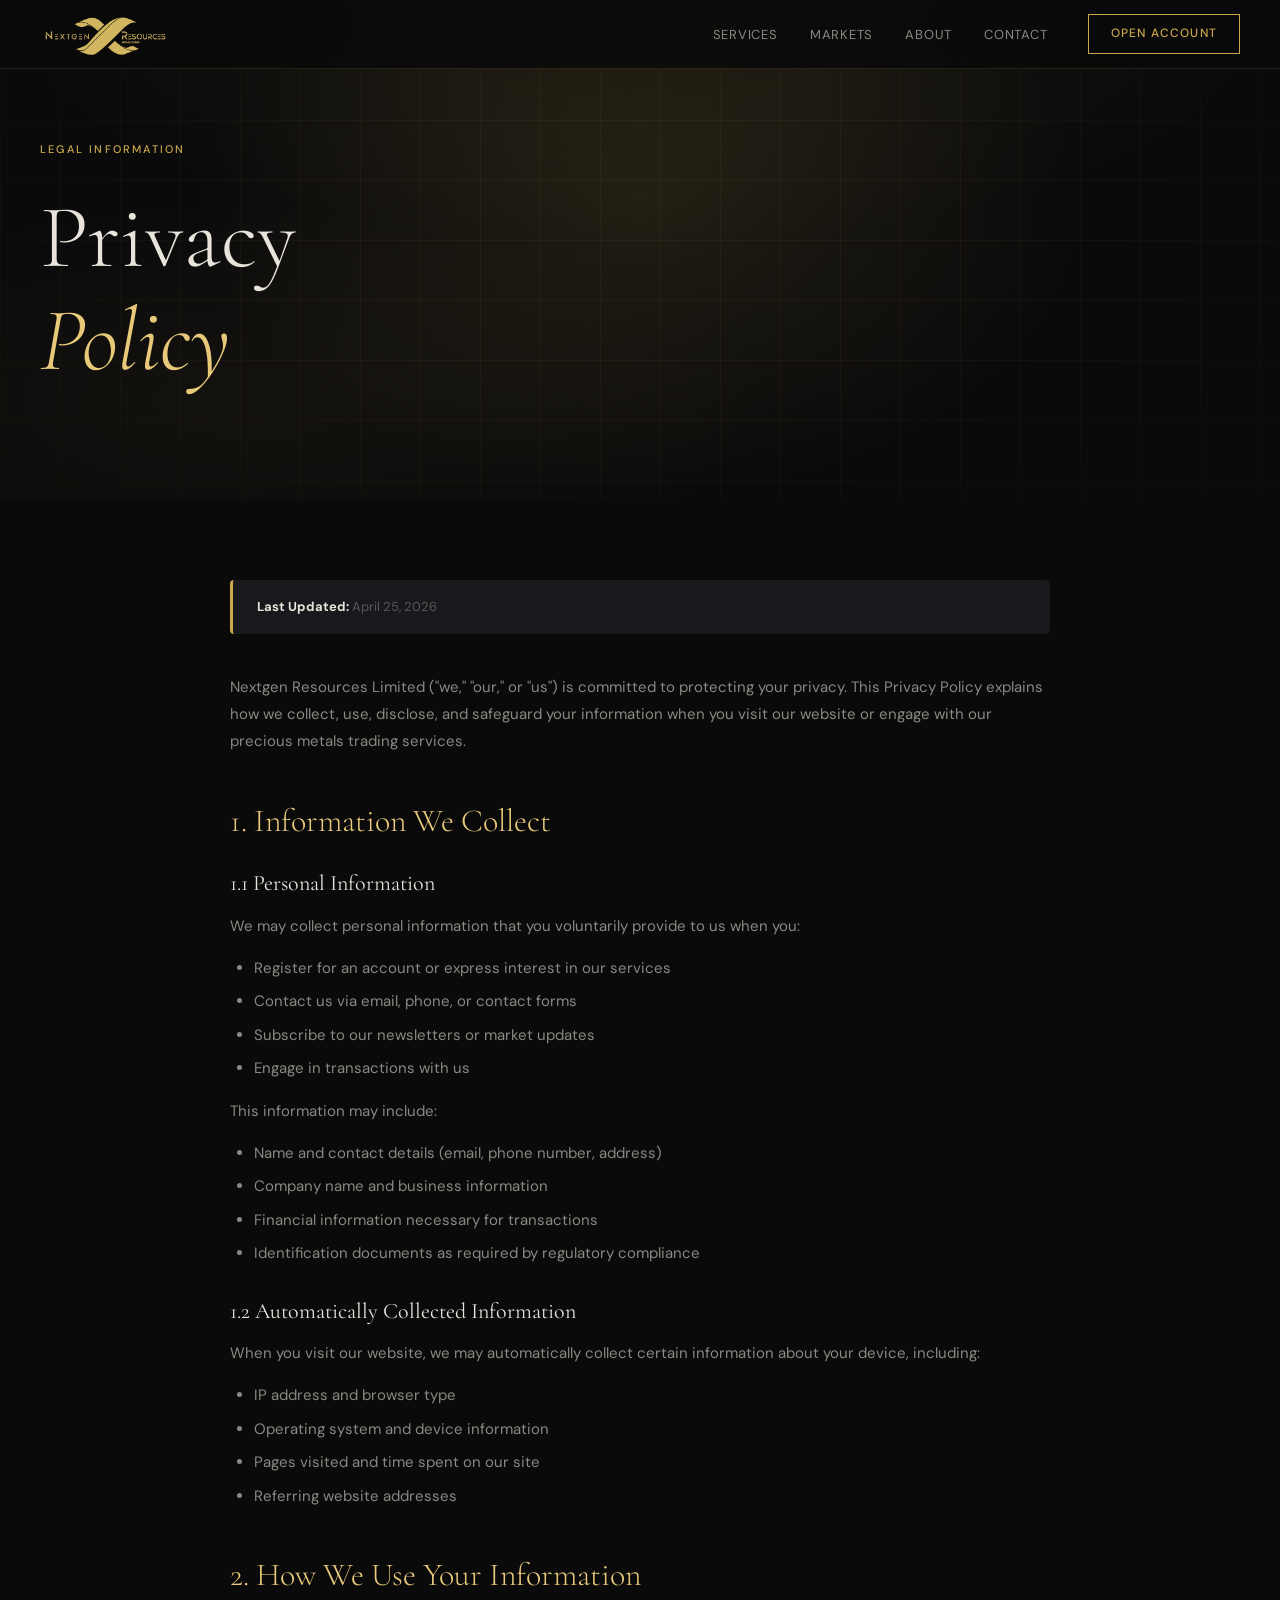
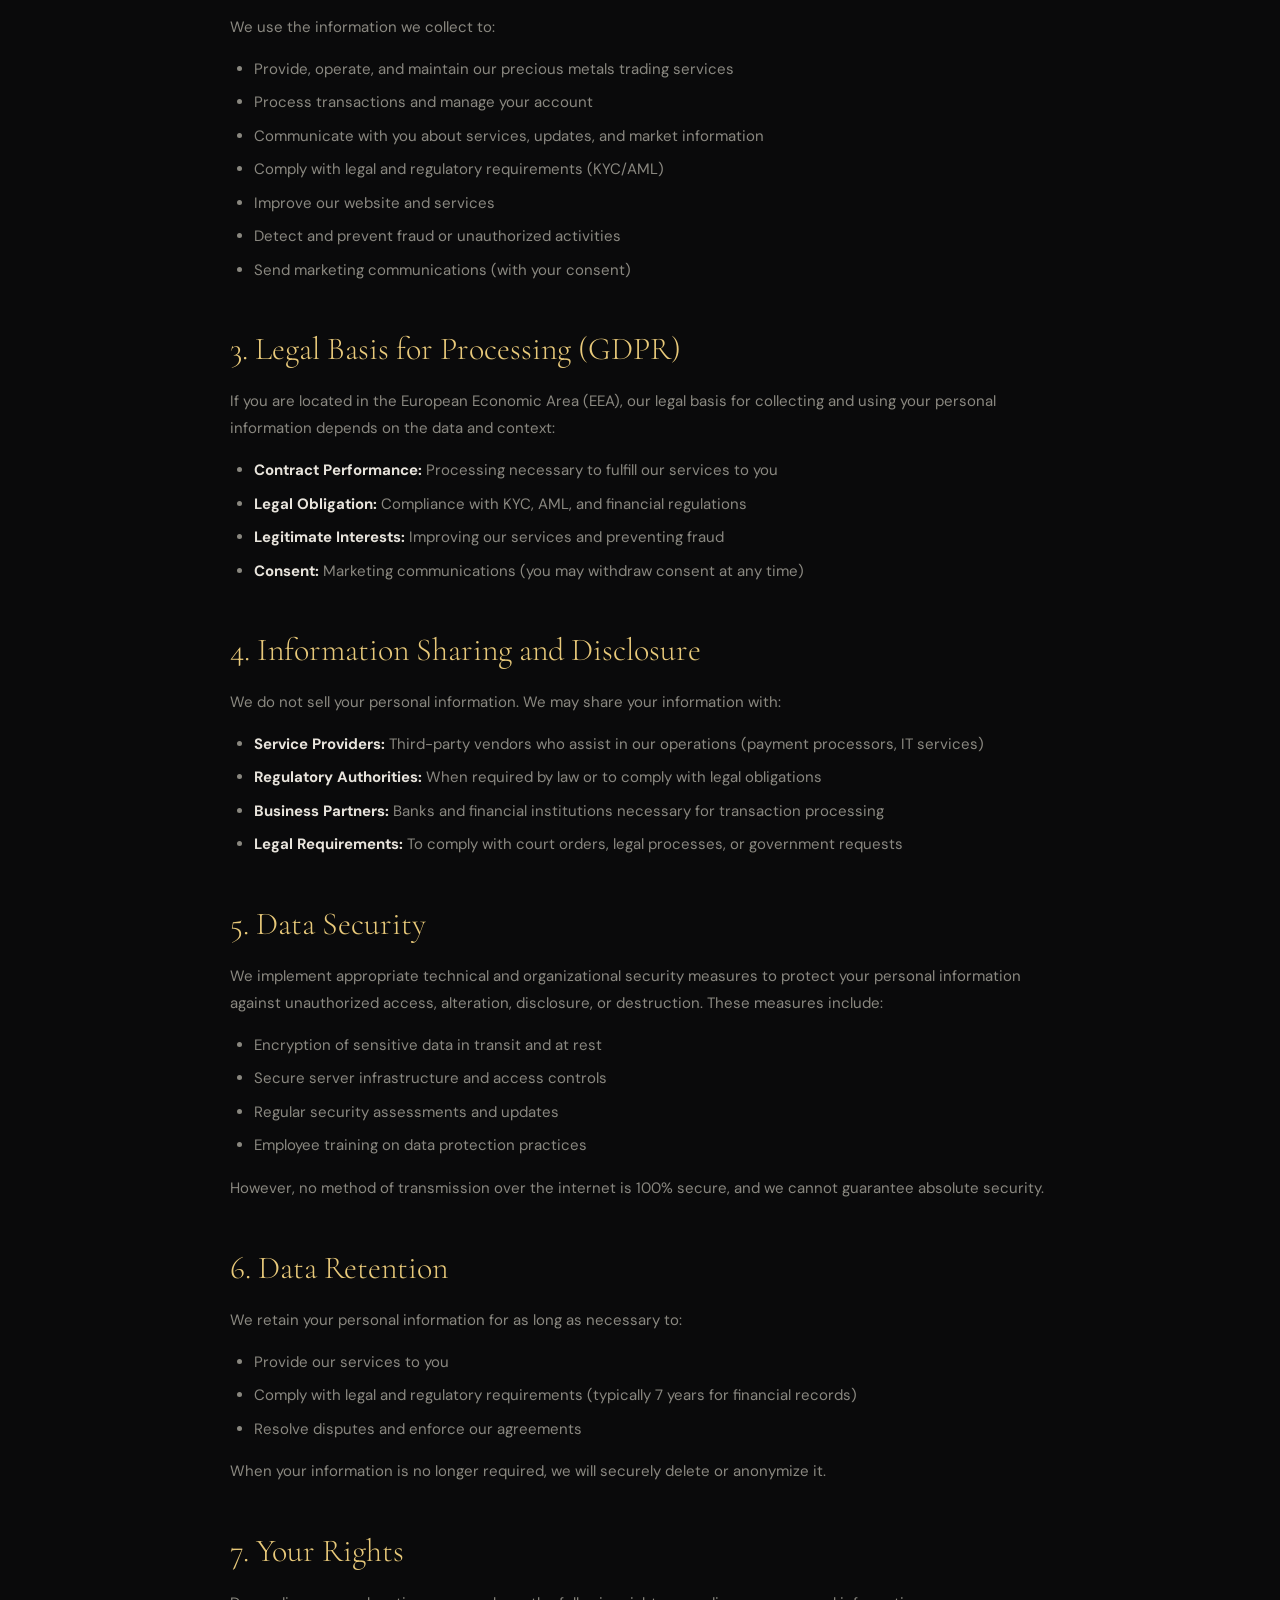
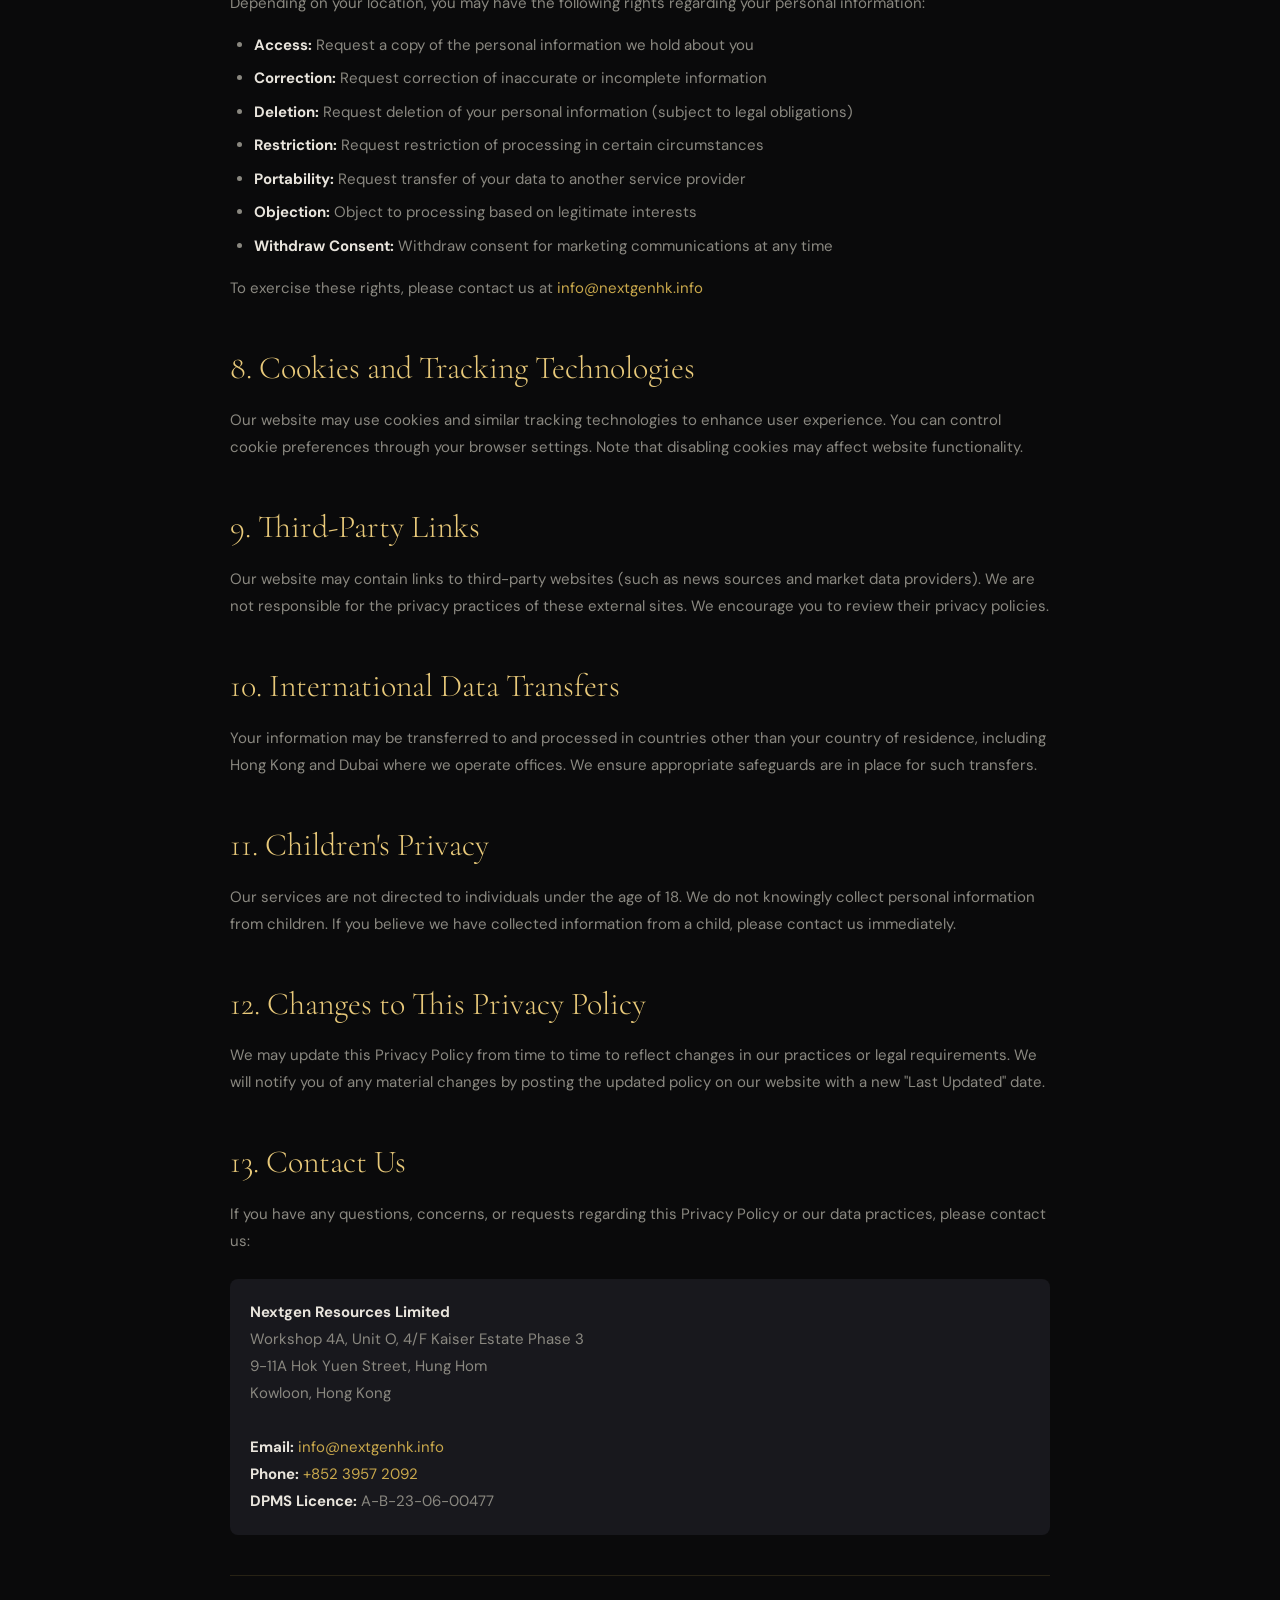
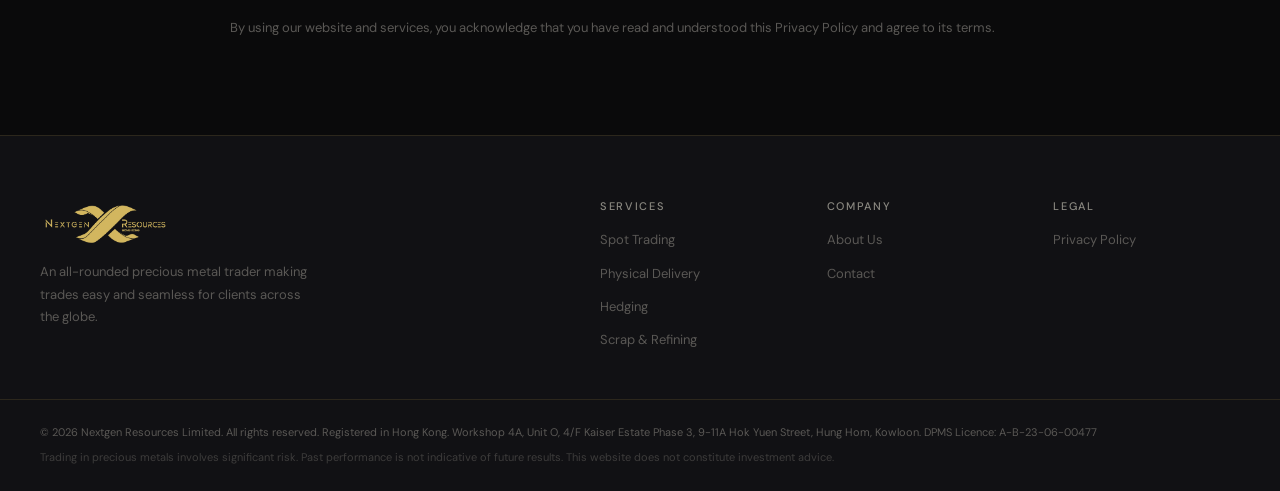
==== privacy-policy.html @ ed9c108f "Add files via upload Update website with live prices, privacy policy, and new features" ====
<!DOCTYPE html>
<html lang="en">
<head>
  <meta charset="UTF-8" />
  <meta name="viewport" content="width=device-width, initial-scale=1.0" />
  <title>Privacy Policy — Nextgen Resources</title>
  <link rel="preconnect" href="https://fonts.googleapis.com" />
  <link rel="preconnect" href="https://fonts.gstatic.com" crossorigin />
  <link href="https://fonts.googleapis.com/css2?family=Cormorant+Garamond:ital,wght@0,300;0,400;0,600;1,300;1,400&family=DM+Sans:wght@300;400;500&display=swap" rel="stylesheet" />
  <link rel="stylesheet" href="style.css" />
  <style>
    .privacy-hero {
      min-height: 40vh;
      padding-top: 140px;
    }
    .privacy-content {
      max-width: 900px;
      margin: 0 auto;
      padding: 80px 40px;
    }
    .privacy-content h2 {
      font-size: 32px;
      font-weight: 300;
      color: var(--gold-light);
      margin: 48px 0 20px 0;
    }
    .privacy-content h3 {
      font-size: 22px;
      font-weight: 400;
      color: var(--text);
      margin: 32px 0 16px 0;
    }
    .privacy-content p {
      font-size: 15px;
      line-height: 1.8;
      color: var(--text-muted);
      margin-bottom: 16px;
    }
    .privacy-content ul {
      margin: 16px 0 16px 24px;
      color: var(--text-muted);
    }
    .privacy-content li {
      margin-bottom: 8px;
      line-height: 1.7;
    }
    .privacy-content strong {
      color: var(--text);
    }
    .last-updated {
      font-size: 13px;
      color: var(--text-dim);
      margin-bottom: 40px;
      padding: 16px 24px;
      background: var(--dark-3);
      border-left: 3px solid var(--gold);
      border-radius: 4px;
    }
  </style>
</head>
<body>

  <!-- NAV -->
  <nav class="nav" id="nav">
    <div class="nav-inner">
      <a href="index.html" class="logo">
        <img src="NG_Logo.png" alt="Nextgen Resources" class="logo-img" />
      </a>
      <ul class="nav-links">
        <li><a href="index.html#services">Services</a></li>
        <li><a href="index.html#markets">Markets</a></li>
        <li><a href="index.html#about">About</a></li>
        <li><a href="index.html#contact">Contact</a></li>
      </ul>
      <a href="index.html#contact" class="btn-nav">Open Account</a>
      <button class="hamburger" id="hamburger" aria-label="Menu">
        <span></span><span></span><span></span>
      </button>
    </div>
  </nav>

  <!-- HERO -->
  <section class="hero privacy-hero">
    <div class="hero-bg">
      <div class="hero-grid"></div>
      <div class="hero-glow"></div>
    </div>
    <div class="hero-content">
      <div class="hero-tag">Legal Information</div>
      <h1 class="hero-title">Privacy<br/><em>Policy</em></h1>
    </div>
  </section>

  <!-- PRIVACY CONTENT -->
  <section style="background: var(--dark);">
    <div class="privacy-content">
      <div class="last-updated">
        <strong>Last Updated:</strong> April 25, 2026
      </div>

      <p>Nextgen Resources Limited ("we," "our," or "us") is committed to protecting your privacy. This Privacy Policy explains how we collect, use, disclose, and safeguard your information when you visit our website or engage with our precious metals trading services.</p>

      <h2>1. Information We Collect</h2>
      
      <h3>1.1 Personal Information</h3>
      <p>We may collect personal information that you voluntarily provide to us when you:</p>
      <ul>
        <li>Register for an account or express interest in our services</li>
        <li>Contact us via email, phone, or contact forms</li>
        <li>Subscribe to our newsletters or market updates</li>
        <li>Engage in transactions with us</li>
      </ul>
      <p>This information may include:</p>
      <ul>
        <li>Name and contact details (email, phone number, address)</li>
        <li>Company name and business information</li>
        <li>Financial information necessary for transactions</li>
        <li>Identification documents as required by regulatory compliance</li>
      </ul>

      <h3>1.2 Automatically Collected Information</h3>
      <p>When you visit our website, we may automatically collect certain information about your device, including:</p>
      <ul>
        <li>IP address and browser type</li>
        <li>Operating system and device information</li>
        <li>Pages visited and time spent on our site</li>
        <li>Referring website addresses</li>
      </ul>

      <h2>2. How We Use Your Information</h2>
      <p>We use the information we collect to:</p>
      <ul>
        <li>Provide, operate, and maintain our precious metals trading services</li>
        <li>Process transactions and manage your account</li>
        <li>Communicate with you about services, updates, and market information</li>
        <li>Comply with legal and regulatory requirements (KYC/AML)</li>
        <li>Improve our website and services</li>
        <li>Detect and prevent fraud or unauthorized activities</li>
        <li>Send marketing communications (with your consent)</li>
      </ul>

      <h2>3. Legal Basis for Processing (GDPR)</h2>
      <p>If you are located in the European Economic Area (EEA), our legal basis for collecting and using your personal information depends on the data and context:</p>
      <ul>
        <li><strong>Contract Performance:</strong> Processing necessary to fulfill our services to you</li>
        <li><strong>Legal Obligation:</strong> Compliance with KYC, AML, and financial regulations</li>
        <li><strong>Legitimate Interests:</strong> Improving our services and preventing fraud</li>
        <li><strong>Consent:</strong> Marketing communications (you may withdraw consent at any time)</li>
      </ul>

      <h2>4. Information Sharing and Disclosure</h2>
      <p>We do not sell your personal information. We may share your information with:</p>
      <ul>
        <li><strong>Service Providers:</strong> Third-party vendors who assist in our operations (payment processors, IT services)</li>
        <li><strong>Regulatory Authorities:</strong> When required by law or to comply with legal obligations</li>
        <li><strong>Business Partners:</strong> Banks and financial institutions necessary for transaction processing</li>
        <li><strong>Legal Requirements:</strong> To comply with court orders, legal processes, or government requests</li>
      </ul>

      <h2>5. Data Security</h2>
      <p>We implement appropriate technical and organizational security measures to protect your personal information against unauthorized access, alteration, disclosure, or destruction. These measures include:</p>
      <ul>
        <li>Encryption of sensitive data in transit and at rest</li>
        <li>Secure server infrastructure and access controls</li>
        <li>Regular security assessments and updates</li>
        <li>Employee training on data protection practices</li>
      </ul>
      <p>However, no method of transmission over the internet is 100% secure, and we cannot guarantee absolute security.</p>

      <h2>6. Data Retention</h2>
      <p>We retain your personal information for as long as necessary to:</p>
      <ul>
        <li>Provide our services to you</li>
        <li>Comply with legal and regulatory requirements (typically 7 years for financial records)</li>
        <li>Resolve disputes and enforce our agreements</li>
      </ul>
      <p>When your information is no longer required, we will securely delete or anonymize it.</p>

      <h2>7. Your Rights</h2>
      <p>Depending on your location, you may have the following rights regarding your personal information:</p>
      <ul>
        <li><strong>Access:</strong> Request a copy of the personal information we hold about you</li>
        <li><strong>Correction:</strong> Request correction of inaccurate or incomplete information</li>
        <li><strong>Deletion:</strong> Request deletion of your personal information (subject to legal obligations)</li>
        <li><strong>Restriction:</strong> Request restriction of processing in certain circumstances</li>
        <li><strong>Portability:</strong> Request transfer of your data to another service provider</li>
        <li><strong>Objection:</strong> Object to processing based on legitimate interests</li>
        <li><strong>Withdraw Consent:</strong> Withdraw consent for marketing communications at any time</li>
      </ul>
      <p>To exercise these rights, please contact us at <a href="mailto:info@nextgenhk.info" style="color: var(--gold);">info@nextgenhk.info</a></p>

      <h2>8. Cookies and Tracking Technologies</h2>
      <p>Our website may use cookies and similar tracking technologies to enhance user experience. You can control cookie preferences through your browser settings. Note that disabling cookies may affect website functionality.</p>

      <h2>9. Third-Party Links</h2>
      <p>Our website may contain links to third-party websites (such as news sources and market data providers). We are not responsible for the privacy practices of these external sites. We encourage you to review their privacy policies.</p>

      <h2>10. International Data Transfers</h2>
      <p>Your information may be transferred to and processed in countries other than your country of residence, including Hong Kong and Dubai where we operate offices. We ensure appropriate safeguards are in place for such transfers.</p>

      <h2>11. Children's Privacy</h2>
      <p>Our services are not directed to individuals under the age of 18. We do not knowingly collect personal information from children. If you believe we have collected information from a child, please contact us immediately.</p>

      <h2>12. Changes to This Privacy Policy</h2>
      <p>We may update this Privacy Policy from time to time to reflect changes in our practices or legal requirements. We will notify you of any material changes by posting the updated policy on our website with a new "Last Updated" date.</p>

      <h2>13. Contact Us</h2>
      <p>If you have any questions, concerns, or requests regarding this Privacy Policy or our data practices, please contact us:</p>
      <p style="margin-top: 24px; padding: 20px; background: var(--dark-3); border-radius: 8px;">
        <strong>Nextgen Resources Limited</strong><br/>
        Workshop 4A, Unit O, 4/F Kaiser Estate Phase 3<br/>
        9-11A Hok Yuen Street, Hung Hom<br/>
        Kowloon, Hong Kong<br/><br/>
        <strong>Email:</strong> <a href="mailto:info@nextgenhk.info" style="color: var(--gold);">info@nextgenhk.info</a><br/>
        <strong>Phone:</strong> <a href="tel:+85239572092" style="color: var(--gold);">+852 3957 2092</a><br/>
        <strong>DPMS Licence:</strong> A-B-23-06-00477
      </p>

      <p style="margin-top: 40px; padding-top: 40px; border-top: 1px solid var(--line); font-size: 13px; color: var(--text-dim);">
        By using our website and services, you acknowledge that you have read and understood this Privacy Policy and agree to its terms.
      </p>
    </div>
  </section>

  <!-- FOOTER -->
  <footer class="footer">
    <div class="footer-inner">
      <div class="footer-brand">
        <a href="index.html" class="logo">
          <img src="NG_Logo.png" alt="Nextgen Resources" class="logo-img" />
        </a>
        <p>An all-rounded precious metal trader making trades easy and seamless for clients across the globe.</p>
      </div>
      <div class="footer-links">
        <div class="footer-col">
          <h5>Services</h5>
          <a href="index.html#services">Spot Trading</a>
          <a href="index.html#services">Physical Delivery</a>
          <a href="index.html#services">Hedging</a>
          <a href="index.html#services">Scrap & Refining</a>
        </div>
        <div class="footer-col">
          <h5>Company</h5>
          <a href="index.html#about">About Us</a>
          <a href="index.html#contact">Contact</a>
        </div>
        <div class="footer-col">
          <h5>Legal</h5>
          <a href="privacy-policy.html">Privacy Policy</a>
        </div>
      </div>
    </div>
    <div class="footer-bottom">
      <p>© 2026 Nextgen Resources Limited. All rights reserved. Registered in Hong Kong. Workshop 4A, Unit O, 4/F Kaiser Estate Phase 3, 9-11A Hok Yuen Street, Hung Hom, Kowloon. DPMS Licence: A-B-23-06-00477</p>
      <p class="disclaimer">Trading in precious metals involves significant risk. Past performance is not indicative of future results. This website does not constitute investment advice.</p>
    </div>
  </footer>

  <script src="script.js"></script>
</body>
</html>
---- style.css ----
/* ===== RESET & BASE ===== */
*, *::before, *::after { box-sizing: border-box; margin: 0; padding: 0; }

:root {
  --gold:       #C9A84C;
  --gold-light: #E8C97A;
  --gold-dim:   #8A6E2F;
  --dark:       #0A0A0B;
  --dark-2:     #111114;
  --dark-3:     #18181D;
  --dark-4:     #222228;
  --mid:        #2E2E36;
  --line:       rgba(201,168,76,0.15);
  --text:       #E8E4DC;
  --text-muted: #8A8880;
  --text-dim:   #5A5855;
  --up:         #4CAF7A;
  --down:       #E05555;
  --radius:     4px;
  --transition: 0.3s cubic-bezier(0.4,0,0.2,1);
}

html { scroll-behavior: smooth; }

body {
  font-family: 'DM Sans', sans-serif;
  background: var(--dark);
  color: var(--text);
  font-size: 15px;
  line-height: 1.65;
  overflow-x: hidden;
}

h1,h2,h3,h4,h5 {
  font-family: 'Cormorant Garamond', serif;
  font-weight: 300;
  line-height: 1.15;
}

em { font-style: italic; color: var(--gold-light); }

a { color: inherit; text-decoration: none; }

img { display: block; max-width: 100%; }

/* ===== NAV ===== */
.nav {
  position: fixed; top: 0; left: 0; right: 0; z-index: 100;
  padding: 0 40px;
  background: rgba(10,10,11,0.85);
  backdrop-filter: blur(16px);
  border-bottom: 1px solid var(--line);
  transition: var(--transition);
}
.nav.scrolled { background: rgba(10,10,11,0.97); }
.nav-inner {
  max-width: 1280px; margin: 0 auto;
  display: flex; align-items: center; gap: 40px;
  height: 68px;
}
.logo {
  display: flex; align-items: center; gap: 10px;
  flex-shrink: 0;
}
.logo-img {
  height: 45px;
  width: auto;
  filter: brightness(0) saturate(100%) invert(73%) sepia(35%) saturate(548%) hue-rotate(8deg) brightness(95%) contrast(87%);
  transition: filter var(--transition);
}
.logo:hover .logo-img {
  filter: brightness(0) saturate(100%) invert(85%) sepia(35%) saturate(648%) hue-rotate(8deg) brightness(105%) contrast(95%);
}

.nav-links {
  display: flex; gap: 32px; list-style: none;
  margin-left: auto;
}
.nav-links a {
  font-size: 13px; font-weight: 400;
  letter-spacing: 0.06em; text-transform: uppercase;
  color: var(--text-muted);
  transition: color var(--transition);
}
.nav-links a:hover { color: var(--gold-light); }

.btn-nav {
  font-size: 12px; font-weight: 500;
  letter-spacing: 0.1em; text-transform: uppercase;
  padding: 9px 22px;
  border: 1px solid var(--gold);
  color: var(--gold);
  transition: var(--transition);
  flex-shrink: 0;
}
.btn-nav:hover { background: var(--gold); color: var(--dark); }

.hamburger {
  display: none; flex-direction: column; gap: 5px;
  background: none; border: none; cursor: pointer; padding: 4px;
}
.hamburger span {
  display: block; width: 22px; height: 1.5px;
  background: var(--text); transition: var(--transition);
}

/* ===== BUTTONS ===== */
.btn-primary {
  display: inline-block;
  background: var(--gold);
  color: var(--dark);
  font-size: 13px; font-weight: 500;
  letter-spacing: 0.08em; text-transform: uppercase;
  padding: 14px 32px;
  transition: var(--transition);
}
.btn-primary:hover { background: var(--gold-light); }
.btn-primary.full { width: 100%; text-align: center; }

.btn-ghost {
  display: inline-block;
  color: var(--text-muted);
  font-size: 13px; font-weight: 400;
  letter-spacing: 0.06em;
  padding: 14px 0;
  border-bottom: 1px solid transparent;
  transition: var(--transition);
}
.btn-ghost:hover { color: var(--gold-light); border-color: var(--gold-light); }

/* ===== HERO ===== */
.hero {
  position: relative; min-height: 100vh;
  display: flex; flex-direction: column;
  justify-content: center;
  padding: 120px 40px 0;
  overflow: hidden;
}

.hero-bg {
  position: absolute; inset: 0; z-index: 0;
  background-image: 
    linear-gradient(135deg, rgba(10,10,11,0.92) 0%, rgba(10,10,11,0.85) 50%, rgba(10,10,11,0.92) 100%),
    url('https://images.unsplash.com/photo-1610375461246-83df859d849d?w=1920&q=90');
  background-size: cover;
  background-position: center;
  background-attachment: fixed;
}
.hero-bg::after {
  content: '';
  position: absolute;
  inset: 0;
  background: 
    radial-gradient(ellipse 100% 100% at 50% 0%, rgba(201,168,76,0.08) 0%, transparent 50%),
    radial-gradient(ellipse 80% 80% at 20% 80%, rgba(201,168,76,0.05) 0%, transparent 50%);
  pointer-events: none;
}
.hero-grid {
  position: absolute; inset: 0;
  background-image:
    linear-gradient(rgba(201,168,76,0.06) 1px, transparent 1px),
    linear-gradient(90deg, rgba(201,168,76,0.06) 1px, transparent 1px);
  background-size: 60px 60px;
  mask-image: radial-gradient(ellipse 80% 80% at 50% 50%, black 30%, transparent 100%);
  z-index: 1;
}
.hero-glow {
  position: absolute;
  top: -20%; left: 50%; transform: translateX(-50%);
  width: 900px; height: 600px;
  background: radial-gradient(ellipse, rgba(201,168,76,0.12) 0%, transparent 70%);
  pointer-events: none;
  z-index: 2;
}

.hero-content {
  position: relative; z-index: 10;
  max-width: 1280px; margin: 0 auto; width: 100%;
  padding-bottom: 80px;
}

.hero-tag {
  font-size: 11px; font-weight: 500;
  letter-spacing: 0.2em; text-transform: uppercase;
  color: var(--gold);
  margin-bottom: 28px;
  opacity: 0; animation: fadeUp 0.8s 0.2s forwards;
}

.hero-title {
  font-size: clamp(52px, 7vw, 96px);
  font-weight: 300;
  color: var(--text);
  margin-bottom: 28px;
  opacity: 0; animation: fadeUp 0.8s 0.4s forwards;
}

.hero-sub {
  max-width: 520px;
  font-size: 16px; font-weight: 300;
  color: var(--text-muted); line-height: 1.75;
  margin-bottom: 44px;
  opacity: 0; animation: fadeUp 0.8s 0.6s forwards;
}

.hero-cta {
  display: flex; align-items: center; gap: 32px;
  opacity: 0; animation: fadeUp 0.8s 0.8s forwards;
}

/* TICKER */
.hero-ticker {
  position: relative; z-index: 1;
  border-top: 1px solid var(--line);
  background: rgba(17,17,20,0.8);
  overflow: hidden;
  padding: 14px 0;
}
.ticker-track {
  display: flex; gap: 0;
  animation: ticker 30s linear infinite;
  width: max-content;
}
.tick {
  display: flex; align-items: center; gap: 10px;
  padding: 0 40px;
  border-right: 1px solid var(--line);
  white-space: nowrap;
}
.tick-name {
  font-size: 11px; font-weight: 500;
  letter-spacing: 0.12em; text-transform: uppercase;
  color: var(--text-muted);
}
.tick-price {
  font-family: 'Cormorant Garamond', serif;
  font-size: 17px; font-weight: 400;
  color: var(--text);
}
.tick-change {
  font-size: 11px; font-weight: 500;
}
.tick-change.up { color: var(--up); }
.tick-change.down { color: var(--down); }

/* ===== STATS ===== */
.stats {
  background: var(--dark-3);
  border-bottom: 1px solid var(--line);
}
.stats-inner {
  max-width: 1280px; margin: 0 auto;
  display: grid; grid-template-columns: repeat(4, 1fr);
  padding: 0 40px;
}
.stat {
  padding: 48px 40px;
  border-right: 1px solid var(--line);
  display: flex; flex-direction: column; gap: 8px;
}
.stat:last-child { border-right: none; }
.stat-num {
  font-family: 'Cormorant Garamond', serif;
  font-size: 44px; font-weight: 300;
  color: var(--gold-light);
  line-height: 1;
}
.stat-label {
  font-size: 12px; font-weight: 400;
  letter-spacing: 0.08em; text-transform: uppercase;
  color: var(--text-muted);
}

/* ===== SECTION COMMON ===== */
.section-inner {
  max-width: 1280px; margin: 0 auto;
  padding: 100px 40px;
}
.section-header {
  margin-bottom: 64px;
}
.section-header.light h2 { color: var(--text); }
.section-tag {
  display: block;
  font-size: 11px; font-weight: 500;
  letter-spacing: 0.2em; text-transform: uppercase;
  color: var(--gold);
  margin-bottom: 16px;
}
.section-header h2 {
  font-size: clamp(36px, 4vw, 56px);
  font-weight: 300;
  color: var(--text);
}
.section-note {
  margin-top: 12px;
  font-size: 13px; color: var(--text-dim);
}

/* ===== SERVICES ===== */
.services { background: var(--dark-2); }
.services-grid {
  display: grid;
  grid-template-columns: repeat(3, 1fr);
  gap: 1px;
  background: var(--line);
  border: 1px solid var(--line);
}
.service-card {
  background: var(--dark-2);
  padding: 44px 36px;
  transition: background var(--transition);
  position: relative;
}
.service-card:hover { background: var(--dark-3); }
.service-card.featured {
  background: var(--dark-3);
  border-top: 2px solid var(--gold);
}
.service-icon {
  font-size: 24px; color: var(--gold);
  margin-bottom: 20px;
  display: block;
}
.service-card h3 {
  font-size: 24px; font-weight: 400;
  margin-bottom: 14px;
  color: var(--text);
}
.service-card p {
  font-size: 14px; color: var(--text-muted);
  line-height: 1.7; margin-bottom: 20px;
}
.service-card ul {
  list-style: none; margin-bottom: 28px;
}
.service-card ul li {
  font-size: 13px; color: var(--text-dim);
  padding: 6px 0;
  border-bottom: 1px solid var(--line);
  display: flex; align-items: center; gap: 8px;
}
.service-card ul li::before {
  content: '—'; color: var(--gold-dim); font-size: 10px;
}
.service-link {
  font-size: 12px; font-weight: 500;
  letter-spacing: 0.08em; text-transform: uppercase;
  color: var(--gold);
  transition: color var(--transition);
}
.service-link:hover { color: var(--gold-light); }

/* ===== MARKETS ===== */
.markets { background: var(--dark); }
.prices-table {
  border: 1px solid var(--line);
  overflow: hidden;
}
.price-row {
  display: grid;
  grid-template-columns: 2fr 1.2fr 1.2fr 1.8fr 2fr;
  padding: 18px 28px;
  border-bottom: 1px solid var(--line);
  align-items: center;
  transition: background var(--transition);
}
.price-row:last-child { border-bottom: none; }
.price-row:hover:not(.header) { background: var(--dark-3); }
.price-row.header {
  background: var(--dark-3);
  font-size: 11px; font-weight: 500;
  letter-spacing: 0.1em; text-transform: uppercase;
  color: var(--text-dim);
  padding: 14px 28px;
}
.metal-name {
  display: flex; align-items: center; gap: 12px;
  font-family: 'Cormorant Garamond', serif;
  font-size: 18px; font-weight: 400;
}
.metal-dot {
  width: 8px; height: 8px; border-radius: 50%;
  flex-shrink: 0;
}
.metal-dot.gold { background: #C9A84C; }
.metal-dot.silver { background: #A8A8A8; }
.metal-dot.platinum { background: #7EC8E3; }
.metal-dot.palladium { background: #B8A0D0; }
.price-val {
  font-family: 'Cormorant Garamond', serif;
  font-size: 18px; font-weight: 400;
  color: var(--text);
}
.change { font-size: 13px; font-weight: 500; }
.change.up { color: var(--up); }
.change.down { color: var(--down); }
.range { font-size: 13px; color: var(--text-dim); }
.price-disclaimer {
  margin-top: 16px;
  font-size: 12px; color: var(--text-dim);
  text-align: right;
}

/* ===== PRICE CHARTS ===== */
.price-charts {
  margin-top: 40px;
}
.charts-grid {
  display: grid;
  grid-template-columns: repeat(auto-fit, minmax(320px, 1fr));
  gap: 30px;
  margin-top: 40px;
}
.chart-widget {
  background: var(--dark-3);
  border-radius: 12px;
  padding: 20px;
  border: 1px solid var(--line);
  transition: transform var(--transition), box-shadow var(--transition);
}
.chart-widget:hover {
  transform: translateY(-4px);
  box-shadow: 0 8px 24px rgba(0,0,0,0.3);
}
.chart-widget h4 {
  font-family: 'Cormorant Garamond', serif;
  font-size: 20px;
  font-weight: 400;
  color: var(--gold-light);
  margin-bottom: 15px;
  text-align: center;
}
.chart-widget iframe {
  background: var(--dark-2);
  border-radius: 8px;
}

/* ===== WHY ===== */
.why { background: var(--dark-3); }
.why-inner {
  display: grid; grid-template-columns: 1fr 1fr;
  gap: 80px; align-items: start;
}
.why-text .section-tag { margin-bottom: 16px; }
.why-text h2 {
  font-size: clamp(36px, 3.5vw, 52px);
  margin-bottom: 24px;
}
.why-text p {
  font-size: 15px; color: var(--text-muted);
  line-height: 1.8; margin-bottom: 16px;
}
.badges {
  display: flex; flex-wrap: wrap; gap: 10px;
  margin-top: 32px;
}
.badge {
  font-size: 11px; font-weight: 500;
  letter-spacing: 0.1em; text-transform: uppercase;
  padding: 7px 16px;
  border: 1px solid var(--line);
  color: var(--text-muted);
}
.why-pillars {
  display: grid; grid-template-columns: 1fr 1fr;
  gap: 1px; background: var(--line);
  border: 1px solid var(--line);
  align-self: start;
}
.pillar {
  background: var(--dark-3);
  padding: 32px 28px;
  transition: background var(--transition);
}
.pillar:hover { background: var(--dark-4); }
.pillar-num {
  display: block;
  font-size: 11px; font-weight: 500;
  letter-spacing: 0.15em;
  color: var(--gold-dim);
  margin-bottom: 14px;
}
.pillar h4 {
  font-size: 20px; font-weight: 400;
  margin-bottom: 10px; color: var(--text);
}
.pillar p {
  font-size: 13px; color: var(--text-muted);
  line-height: 1.7;
}

/* ===== INSIGHTS ===== */
.insights { background: var(--dark-2); }
.insights-grid {
  display: grid;
  grid-template-columns: 1.6fr 1fr 1fr;
  gap: 1px; background: var(--line);
  border: 1px solid var(--line);
}
.insight-card {
  background: var(--dark-2);
  padding: 40px 36px;
  transition: background var(--transition);
  display: flex; flex-direction: column;
}
.insight-card:hover { background: var(--dark-3); }
.insight-meta {
  font-size: 11px; font-weight: 500;
  letter-spacing: 0.12em; text-transform: uppercase;
  color: var(--gold-dim);
  margin-bottom: 16px;
}
.insight-card h3 {
  font-size: 22px; font-weight: 400;
  color: var(--text); margin-bottom: 14px;
  line-height: 1.3;
}
.insight-card.large h3 { font-size: 28px; }
.insight-card p {
  font-size: 14px; color: var(--text-muted);
  line-height: 1.7; flex: 1; margin-bottom: 24px;
}
.insight-link {
  font-size: 12px; font-weight: 500;
  letter-spacing: 0.08em; text-transform: uppercase;
  color: var(--gold);
  transition: color var(--transition);
  align-self: flex-start;
}
.insight-link:hover { color: var(--gold-light); }

/* News Source Cards */
.insight-card.news-source {
  text-align: center;
  align-items: center;
  border: 1px solid var(--line);
  transition: all var(--transition);
}
.insight-card.news-source:hover {
  background: var(--dark-3);
  border-color: var(--gold-dim);
  transform: translateY(-4px);
  box-shadow: 0 8px 24px rgba(0,0,0,0.3);
}
.news-icon {
  font-size: 32px;
  color: var(--gold);
  margin-bottom: 20px;
  opacity: 0.8;
  font-weight: 300;
  transition: all var(--transition);
}
.insight-card.news-source:hover .news-icon {
  opacity: 1;
  color: var(--gold-light);
  transform: scale(1.1);
}
.insight-card.news-source h3 {
  color: var(--gold-light);
  margin-bottom: 16px;
}
.insight-card.news-source p {
  text-align: center;
}
.insight-card.news-source .insight-link {
  align-self: center;
}

/* ===== CONTACT ===== */
.contact { background: var(--dark); }
.contact-inner {
  display: grid; grid-template-columns: 1fr 1.2fr;
  gap: 80px; align-items: start;
}
.contact-text h2 {
  font-size: clamp(36px, 3.5vw, 52px);
  margin-bottom: 20px;
}
.contact-text > p {
  font-size: 15px; color: var(--text-muted);
  line-height: 1.8; margin-bottom: 40px;
}
.contact-details { display: flex; flex-direction: column; gap: 24px; }
.contact-item {
  display: flex; flex-direction: column; gap: 4px;
  padding-bottom: 24px;
  border-bottom: 1px solid var(--line);
}
.contact-item:last-child { border-bottom: none; }
.ci-label {
  font-size: 11px; font-weight: 500;
  letter-spacing: 0.15em; text-transform: uppercase;
  color: var(--gold-dim);
}
.contact-item span:last-child {
  font-size: 14px; color: var(--text-muted);
  line-height: 1.6;
}

/* FORM */
.contact-form {
  display: flex; flex-direction: column; gap: 20px;
  background: var(--dark-3);
  padding: 44px 40px;
  border: 1px solid var(--line);
}
.form-row { display: grid; grid-template-columns: 1fr 1fr; gap: 20px; }
.form-group { display: flex; flex-direction: column; gap: 8px; }
.form-group label {
  font-size: 11px; font-weight: 500;
  letter-spacing: 0.12em; text-transform: uppercase;
  color: var(--text-dim);
}
.form-group input,
.form-group select,
.form-group textarea {
  background: var(--dark-4);
  border: 1px solid var(--line);
  color: var(--text);
  font-family: 'DM Sans', sans-serif;
  font-size: 14px;
  padding: 12px 16px;
  outline: none;
  transition: border-color var(--transition);
  resize: vertical;
  appearance: none;
}
.form-group input:focus,
.form-group select:focus,
.form-group textarea:focus {
  border-color: var(--gold-dim);
}
.form-group input::placeholder,
.form-group textarea::placeholder { color: var(--text-dim); }
.form-note {
  font-size: 12px; color: var(--text-dim);
  text-align: center; line-height: 1.6;
}

/* ===== FOOTER ===== */
.footer {
  background: var(--dark-2);
  border-top: 1px solid var(--line);
}
.footer-inner {
  max-width: 1280px; margin: 0 auto;
  padding: 64px 40px 48px;
  display: grid; grid-template-columns: 1.5fr 2fr;
  gap: 80px;
}
.footer-brand .logo { margin-bottom: 16px; }
.footer-brand p {
  font-size: 13px; color: var(--text-dim);
  line-height: 1.7; max-width: 280px;
}
.footer-links {
  display: grid; grid-template-columns: repeat(3, 1fr);
  gap: 40px;
}
.footer-col {
  display: flex; flex-direction: column; gap: 12px;
}
.footer-col h5 {
  font-family: 'DM Sans', sans-serif;
  font-size: 11px; font-weight: 500;
  letter-spacing: 0.15em; text-transform: uppercase;
  color: var(--text-muted);
  margin-bottom: 4px;
}
.footer-col a {
  font-size: 13px; color: var(--text-dim);
  transition: color var(--transition);
}
.footer-col a:hover { color: var(--gold-light); }
.footer-bottom {
  max-width: 1280px; margin: 0 auto;
  padding: 24px 40px;
  border-top: 1px solid var(--line);
  display: flex; flex-direction: column; gap: 8px;
}
.footer-bottom p {
  font-size: 11px; color: var(--text-dim);
  line-height: 1.6;
}
.disclaimer { color: var(--text-dim); opacity: 0.6; }

/* ===== ANIMATIONS ===== */
@keyframes fadeUp {
  from { opacity: 0; transform: translateY(24px); }
  to   { opacity: 1; transform: translateY(0); }
}
@keyframes ticker {
  from { transform: translateX(0); }
  to   { transform: translateX(-50%); }
}

.reveal {
  opacity: 0; transform: translateY(20px);
  transition: opacity 0.7s ease, transform 0.7s ease;
}
.reveal.visible {
  opacity: 1; transform: translateY(0);
}

/* ===== RESPONSIVE ===== */
@media (max-width: 1024px) {
  .stats-inner { grid-template-columns: repeat(2, 1fr); }
  .stat { border-right: none; border-bottom: 1px solid var(--line); }
  .stat:nth-child(odd) { border-right: 1px solid var(--line); }
  .services-grid { grid-template-columns: repeat(2, 1fr); }
  .why-inner { grid-template-columns: 1fr; gap: 48px; }
  .insights-grid { grid-template-columns: 1fr 1fr; }
  .insight-card.large { grid-column: span 2; }
  .contact-inner { grid-template-columns: 1fr; gap: 48px; }
  .footer-inner { grid-template-columns: 1fr; gap: 40px; }
}

@media (max-width: 768px) {
  .nav { padding: 0 20px; }
  .nav-links, .btn-nav { display: none; }
  .hamburger { display: flex; }
  .hero { padding: 100px 20px 0; }
  .section-inner { padding: 72px 20px; }
  .services-grid { grid-template-columns: 1fr; }
  .price-row { grid-template-columns: 1.5fr 1fr 1fr; }
  .price-row .range, .price-row.header span:last-child { display: none; }
  .charts-grid { grid-template-columns: 1fr; }
  .why-pillars { grid-template-columns: 1fr; }
  .insights-grid { grid-template-columns: 1fr; }
  .insight-card.large { grid-column: span 1; }
  .form-row { grid-template-columns: 1fr; }
  .contact-form { padding: 28px 24px; }
  .footer-links { grid-template-columns: repeat(2, 1fr); }
  .stats-inner { grid-template-columns: repeat(2, 1fr); padding: 0 20px; }
}

/* ===== PHOTO BAND ===== */
.photo-band {
  display: grid;
  grid-template-columns: repeat(4, 1fr);
  height: 280px;
  overflow: hidden;
}
.photo-item {
  position: relative;
  overflow: hidden;
}
.photo-item img {
  width: 100%; height: 100%;
  object-fit: cover;
  transition: transform 0.6s ease;
  filter: brightness(0.7) saturate(0.8);
}
.photo-item:hover img {
  transform: scale(1.06);
  filter: brightness(0.85) saturate(1);
}
.photo-label {
  position: absolute;
  bottom: 16px; left: 16px;
  font-size: 11px; font-weight: 500;
  letter-spacing: 0.15em; text-transform: uppercase;
  color: rgba(255,255,255,0.7);
  background: rgba(0,0,0,0.4);
  padding: 5px 10px;
  backdrop-filter: blur(4px);
}

/* ===== WHY — updated layout ===== */
.why-inner {
  grid-template-columns: 1fr 1.4fr !important;
  gap: 64px !important;
}
.why-right {
  display: flex; flex-direction: column; gap: 32px;
}
.why-photo-grid {
  display: grid;
  grid-template-columns: 1fr 1fr;
  grid-template-rows: 180px 180px;
  gap: 8px;
}
.why-photo {
  width: 100%; height: 100%;
  object-fit: cover;
  filter: brightness(0.75) saturate(0.85);
  transition: filter 0.4s ease;
}
.why-photo:hover { filter: brightness(0.9) saturate(1); }
.why-photo.tall {
  grid-row: span 2;
}
.why-pillars {
  display: grid; grid-template-columns: 1fr 1fr;
  gap: 1px; background: var(--line);
  border: 1px solid var(--line);
}

/* ===== PRICE FOOTER ===== */
.price-footer {
  display: flex; justify-content: space-between; align-items: center;
  margin-top: 16px;
}
.price-disclaimer a {
  color: var(--gold-dim);
  text-decoration: underline;
  text-underline-offset: 3px;
}
.price-status {
  display: flex; align-items: center; gap: 6px;
  font-size: 11px; font-weight: 500;
  letter-spacing: 0.1em; text-transform: uppercase;
  color: var(--up);
}
.status-dot {
  width: 7px; height: 7px; border-radius: 50%;
  background: var(--up);
  animation: pulse 2s infinite;
}
@keyframes pulse {
  0%, 100% { opacity: 1; }
  50% { opacity: 0.3; }
}

/* FX dot */
.metal-dot.fx { background: #E8C97A; }

/* ===== RESPONSIVE additions ===== */
@media (max-width: 1024px) {
  .photo-band { grid-template-columns: repeat(2, 1fr); height: 360px; }
  .why-inner { grid-template-columns: 1fr !important; }
  .why-photo-grid { grid-template-rows: 160px 160px; }
}
@media (max-width: 768px) {
  .photo-band { grid-template-columns: repeat(2, 1fr); height: 260px; }
  .why-photo-grid { grid-template-columns: 1fr; grid-template-rows: auto; }
  .why-photo.tall { grid-row: span 1; height: 200px; }
  .why-photo { height: 160px; }
  .price-footer { flex-direction: column; gap: 12px; align-items: flex-start; }
}
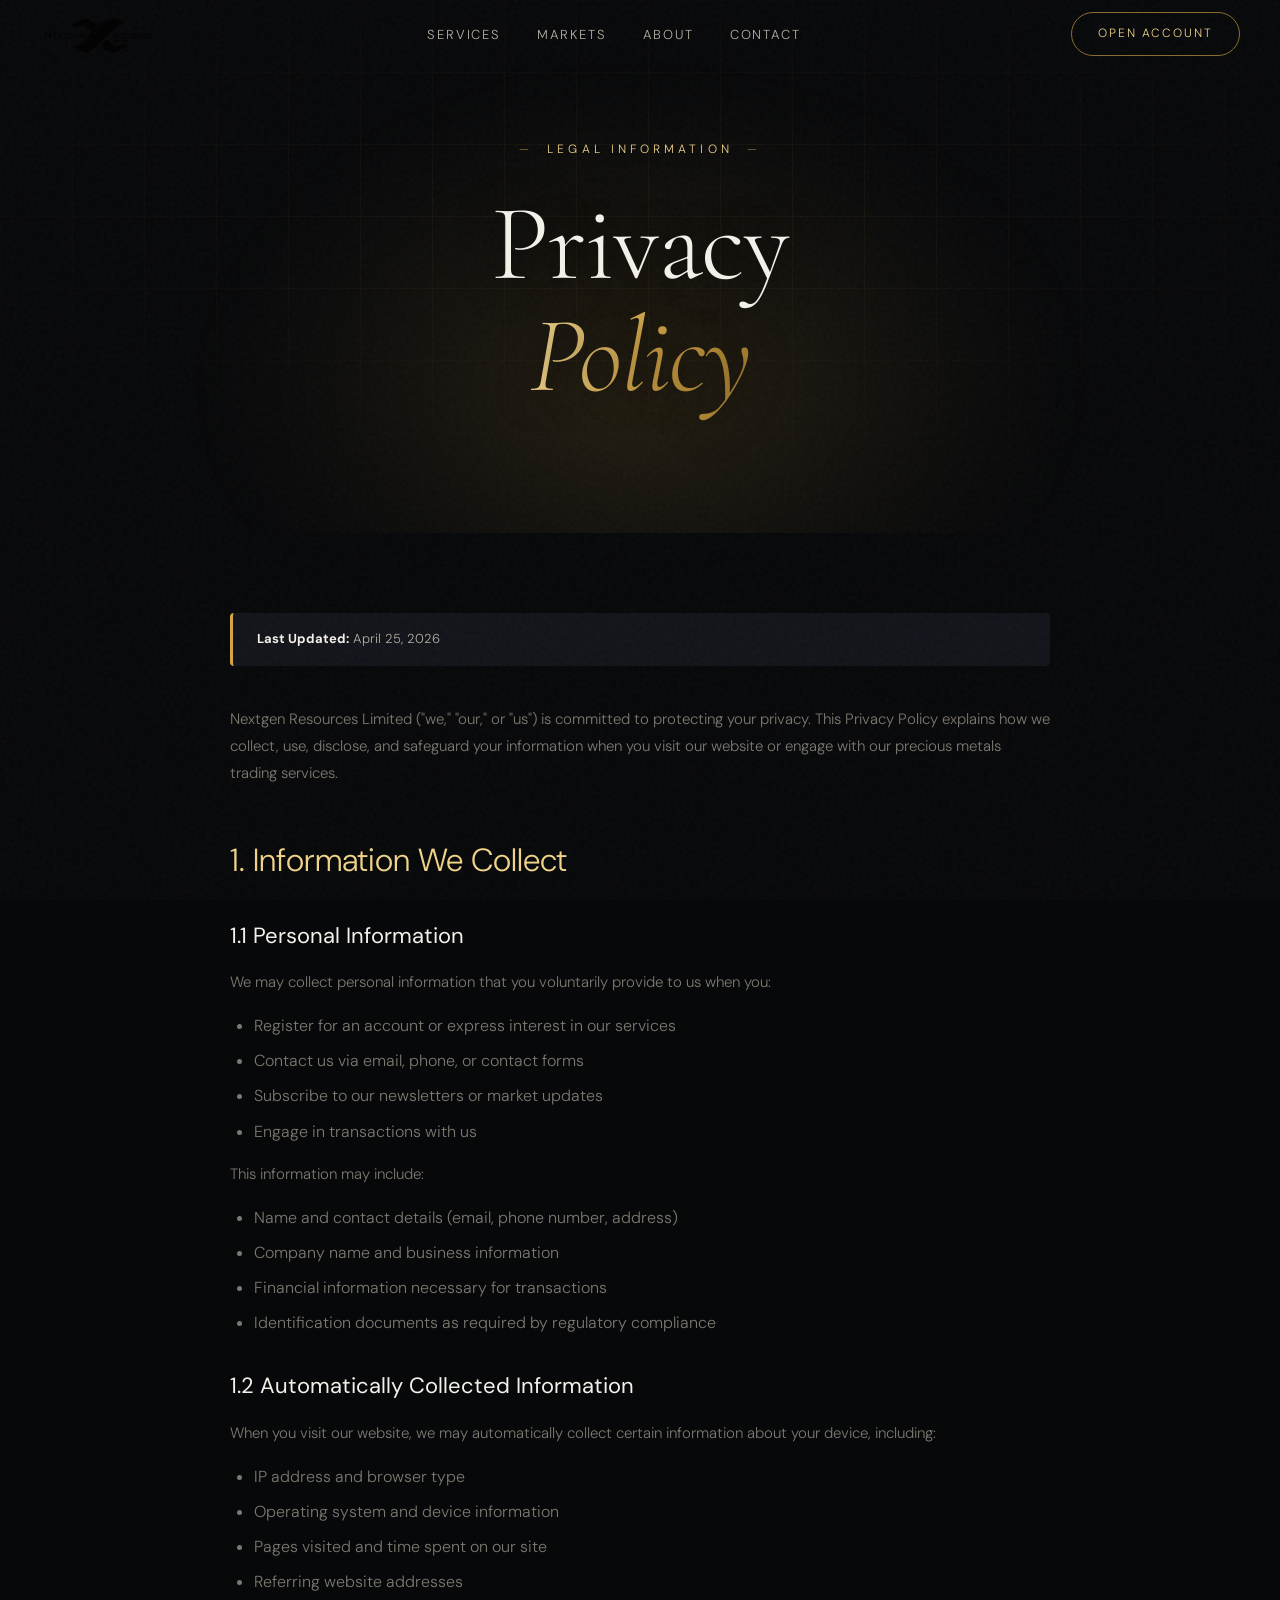
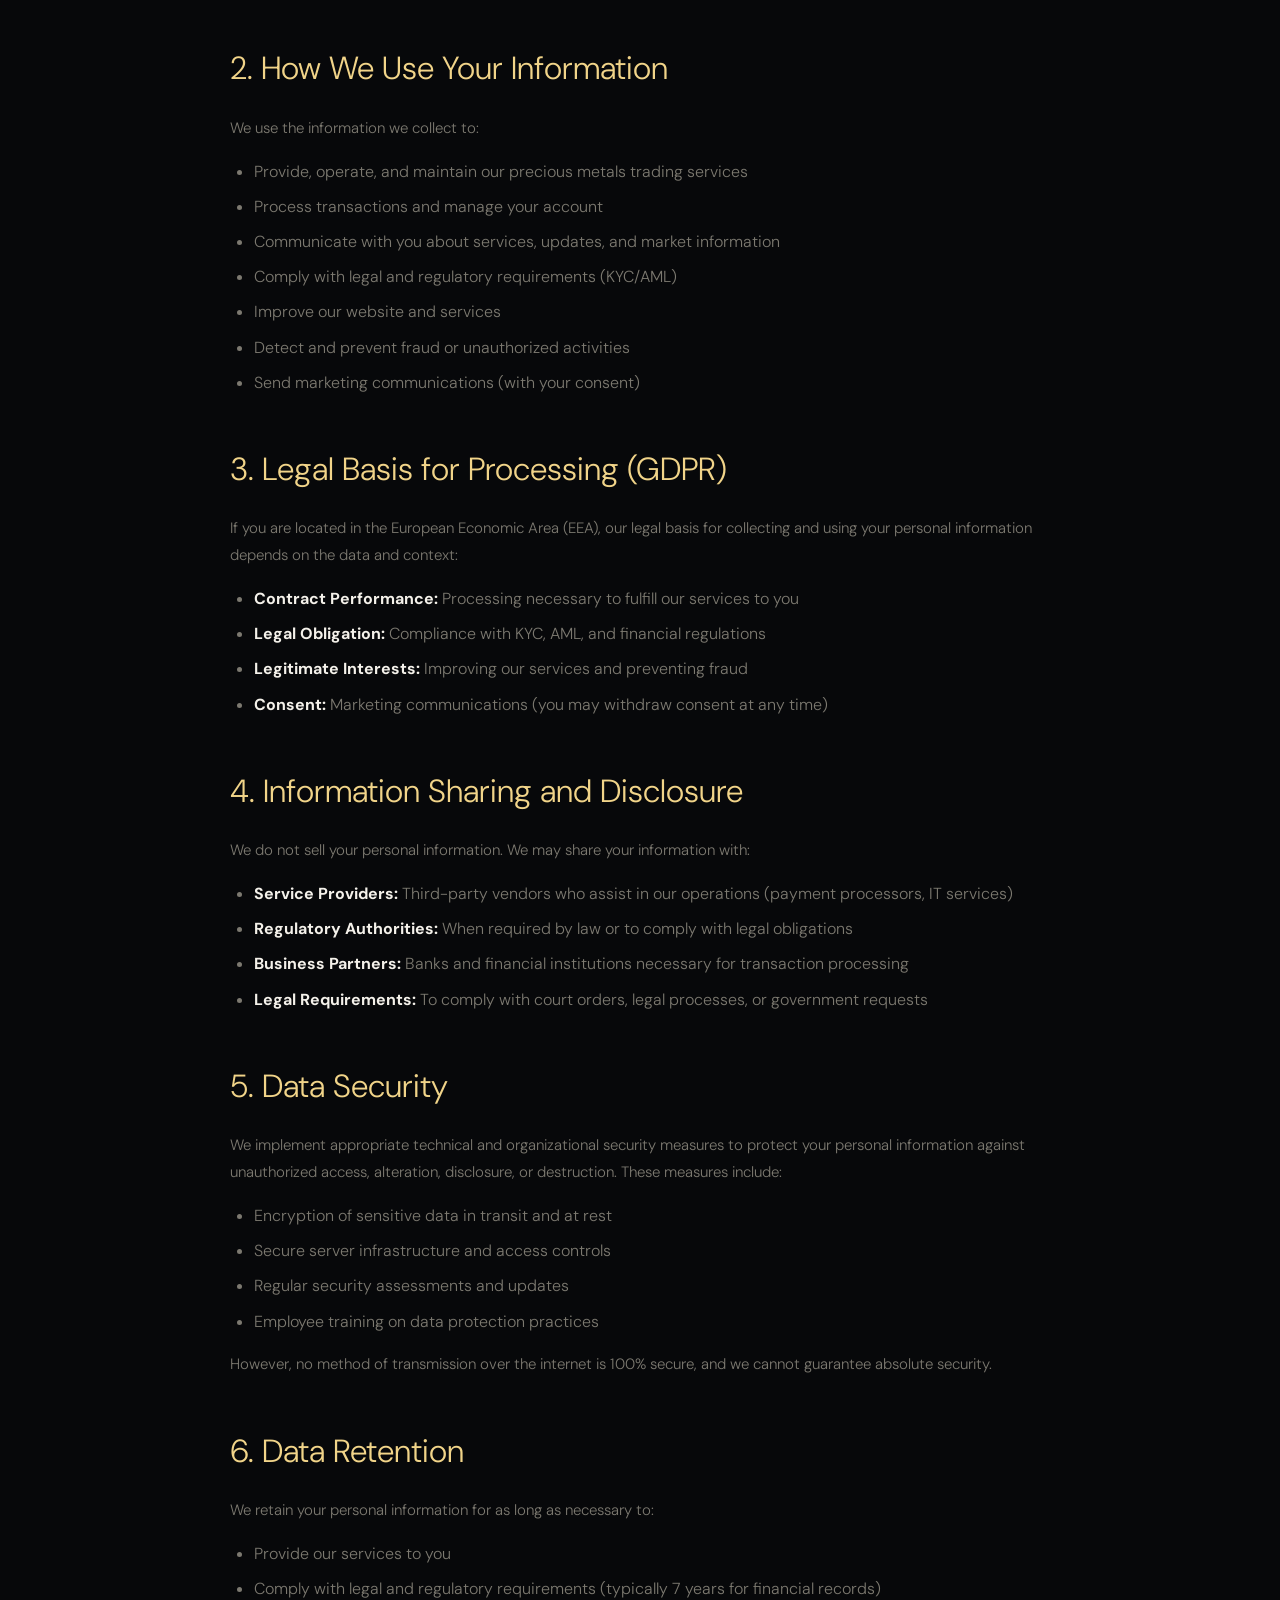
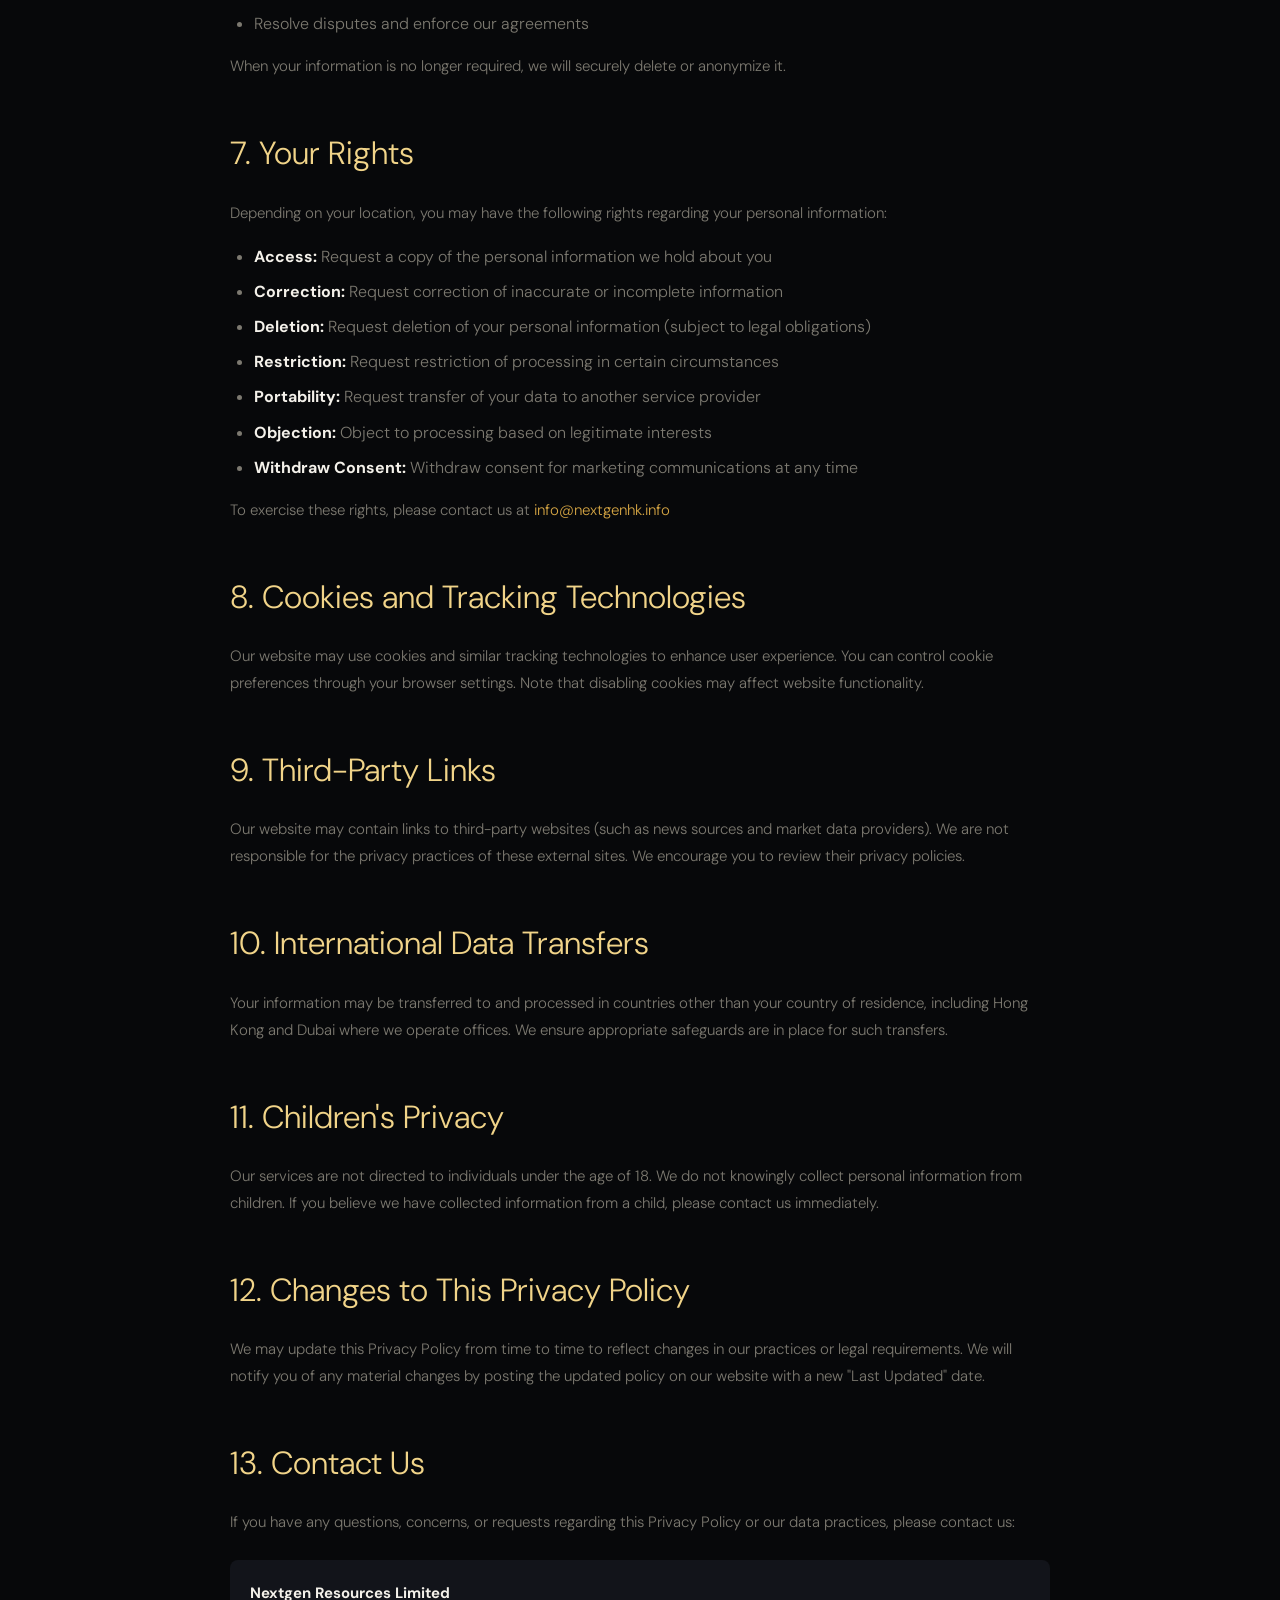
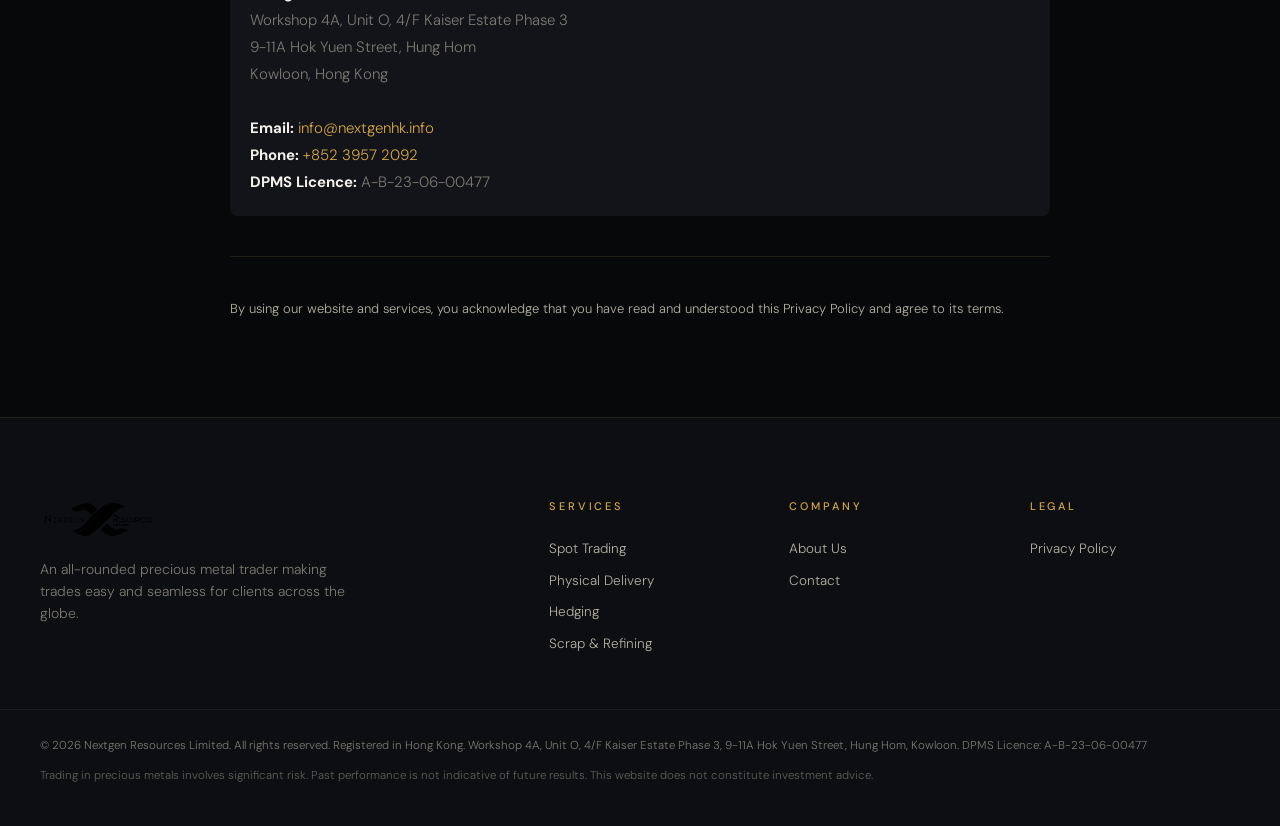
==== commit 07598c14: "Site audit fixes: honest price placeholders, privacy nav, SEO polish - Remove hard-coded seed prices" ====
--- a/privacy-policy.html
+++ b/privacy-policy.html
@@ -56,6 +56,8 @@
       border-left: 3px solid var(--gold);
       border-radius: 4px;
     }
+    /* This page has no live ticker bar, so pin the nav to the very top */
+    .nav { top: 0; }
   </style>
 </head>
 <body>
--- a/style.css
+++ b/style.css
@@ -1,841 +1,1022 @@
-/* ===== RESET & BASE ===== */
-*, *::before, *::after { box-sizing: border-box; margin: 0; padding: 0; }
+/* ============================================================
+   NEXTGEN RESOURCES — Dark / Gold Editorial Redesign
+   ============================================================ */
 
 :root {
-  --gold:       #C9A84C;
-  --gold-light: #E8C97A;
-  --gold-dim:   #8A6E2F;
-  --dark:       #0A0A0B;
-  --dark-2:     #111114;
-  --dark-3:     #18181D;
-  --dark-4:     #222228;
-  --mid:        #2E2E36;
-  --line:       rgba(201,168,76,0.15);
-  --text:       #E8E4DC;
-  --text-muted: #8A8880;
-  --text-dim:   #5A5855;
-  --up:         #4CAF7A;
-  --down:       #E05555;
-  --radius:     4px;
-  --transition: 0.3s cubic-bezier(0.4,0,0.2,1);
-}
+  --dark:        #07080a;
+  --dark-2:      #0c0e12;
+  --dark-3:      #12141a;
+  --dark-4:      #1a1d24;
+  --mid:         #2e2e36;
+  --line:        rgba(214, 178, 94, 0.12);
+  --line-soft:   rgba(255, 255, 255, 0.06);
+  --gold:        #d6a644;
+  --gold-light:  #f1d489;
+  --gold-dim:    #8a6d2f;
+  --text:        #f4f1ea;
+  --text-dim:    #b6b1a4;
+  --text-muted:  #7c7970;
+  --up:          #3ddc97;
+  --down:        #ff5c5c;
+  --serif:       'Fraunces', 'Cormorant Garamond', Georgia, serif;
+  --sans:        'Space Grotesk', 'DM Sans', -apple-system, sans-serif;
+  --ease:        cubic-bezier(0.22, 1, 0.36, 1);
+  --nav-h:       68px;
+  --ticker-h:    34px;
+}
+
+* { margin: 0; padding: 0; box-sizing: border-box; }
 
 html { scroll-behavior: smooth; }
 
 body {
-  font-family: 'DM Sans', sans-serif;
   background: var(--dark);
   color: var(--text);
-  font-size: 15px;
-  line-height: 1.65;
+  font-family: var(--sans);
+  font-weight: 300;
+  line-height: 1.6;
   overflow-x: hidden;
-}
-
-h1,h2,h3,h4,h5 {
-  font-family: 'Cormorant Garamond', serif;
-  font-weight: 300;
-  line-height: 1.15;
-}
-
-em { font-style: italic; color: var(--gold-light); }
+  -webkit-font-smoothing: antialiased;
+}
+
+/* film grain overlay */
+body::after {
+  content: '';
+  position: fixed;
+  inset: 0;
+  pointer-events: none;
+  z-index: 9000;
+  opacity: 0.035;
+  background-image: url("data:image/svg+xml,%3Csvg viewBox='0 0 256 256' xmlns='http://www.w3.org/2000/svg'%3E%3Cfilter id='n'%3E%3CfeTurbulence type='fractalNoise' baseFrequency='0.9' numOctaves='2'/%3E%3C/filter%3E%3Crect width='100%25' height='100%25' filter='url(%23n)'/%3E%3C/svg%3E");
+}
+
+::selection { background: var(--gold); color: var(--dark); }
+
+::-webkit-scrollbar { width: 10px; }
+::-webkit-scrollbar-track { background: var(--dark); }
+::-webkit-scrollbar-thumb { background: #2a2c33; border-radius: 5px; }
+::-webkit-scrollbar-thumb:hover { background: var(--gold-dim); }
 
 a { color: inherit; text-decoration: none; }
-
-img { display: block; max-width: 100%; }
-
-/* ===== NAV ===== */
+img { max-width: 100%; display: block; }
+section { position: relative; }
+[id] { scroll-margin-top: calc(var(--nav-h) + var(--ticker-h) + 16px); }
+
+em {
+  font-style: italic;
+  background: linear-gradient(105deg, var(--gold-light) 10%, var(--gold) 55%, #a87f2c 95%);
+  -webkit-background-clip: text;
+  background-clip: text;
+  -webkit-text-fill-color: transparent;
+  color: var(--gold);
+}
+
+.arr { display: inline-block; transition: transform 0.3s var(--ease); }
+a:hover .arr { transform: translateX(5px); }
+
+/* ============ CURSOR ============ */
+.cursor-dot, .cursor-ring {
+  position: fixed; top: 0; left: 0;
+  pointer-events: none;
+  border-radius: 50%;
+  z-index: 9500;
+  opacity: 0;
+}
+.cursor-dot {
+  width: 6px; height: 6px;
+  background: var(--gold-light);
+  transform: translate(-50%, -50%);
+}
+.cursor-ring {
+  width: 34px; height: 34px;
+  border: 1px solid rgba(214, 166, 68, 0.5);
+  transform: translate(-50%, -50%);
+  transition: width 0.25s var(--ease), height 0.25s var(--ease), border-color 0.25s;
+}
+.cursor-ring.is-hover {
+  width: 56px; height: 56px;
+  border-color: var(--gold-light);
+}
+
+/* ============ SCROLL PROGRESS ============ */
+.progress-bar {
+  position: fixed;
+  top: 0; left: 0;
+  height: 2px; width: 0%;
+  background: linear-gradient(90deg, var(--gold-dim), var(--gold-light));
+  z-index: 1300;
+}
+
+/* ============ TICKER ============ */
+.ticker {
+  position: fixed;
+  top: 0; left: 0; right: 0;
+  height: var(--ticker-h);
+  display: flex;
+  align-items: center;
+  gap: 18px;
+  padding: 0 24px;
+  background: rgba(7, 8, 10, 0.92);
+  backdrop-filter: blur(12px);
+  -webkit-backdrop-filter: blur(12px);
+  border-bottom: 1px solid var(--line-soft);
+  z-index: 1200;
+  font-size: 11px;
+  letter-spacing: 0.08em;
+}
+.ticker-live {
+  display: flex;
+  align-items: center;
+  gap: 7px;
+  color: var(--gold-light);
+  font-weight: 600;
+  letter-spacing: 0.22em;
+  flex-shrink: 0;
+}
+.ticker-scroll {
+  display: flex;
+  gap: 36px;
+  overflow-x: auto;
+  scrollbar-width: none;
+  white-space: nowrap;
+}
+.ticker-scroll::-webkit-scrollbar { display: none; }
+.tick { color: var(--text-muted); }
+.tick b { color: var(--text-dim); font-weight: 500; margin-right: 4px; }
+.tick-px {
+  color: var(--gold-light);
+  font-weight: 500;
+  font-variant-numeric: tabular-nums;
+  margin-left: 4px;
+}
+.status-dot {
+  width: 7px; height: 7px;
+  border-radius: 50%;
+  background: var(--up);
+  display: inline-block;
+  animation: pulse 2s infinite;
+}
+@keyframes pulse {
+  0%, 100% { box-shadow: 0 0 0 0 rgba(61, 220, 151, 0.5); }
+  50%      { box-shadow: 0 0 0 5px rgba(61, 220, 151, 0); }
+}
+
+/* ============ NAV ============ */
 .nav {
-  position: fixed; top: 0; left: 0; right: 0; z-index: 100;
+  position: fixed;
+  top: var(--ticker-h); left: 0; right: 0;
+  z-index: 1100;
+  transition: background 0.4s, border-color 0.4s;
+  border-bottom: 1px solid transparent;
+}
+.nav.scrolled {
+  background: rgba(9, 10, 13, 0.85);
+  backdrop-filter: blur(16px);
+  -webkit-backdrop-filter: blur(16px);
+  border-bottom-color: var(--line);
+}
+.nav-inner {
+  max-width: 1320px;
+  margin: 0 auto;
+  height: var(--nav-h);
   padding: 0 40px;
-  background: rgba(10,10,11,0.85);
-  backdrop-filter: blur(16px);
-  border-bottom: 1px solid var(--line);
-  transition: var(--transition);
-}
-.nav.scrolled { background: rgba(10,10,11,0.97); }
-.nav-inner {
-  max-width: 1280px; margin: 0 auto;
-  display: flex; align-items: center; gap: 40px;
-  height: 68px;
-}
-.logo {
-  display: flex; align-items: center; gap: 10px;
-  flex-shrink: 0;
-}
-.logo-img {
-  height: 45px;
-  width: auto;
-  filter: brightness(0) saturate(100%) invert(73%) sepia(35%) saturate(548%) hue-rotate(8deg) brightness(95%) contrast(87%);
-  transition: filter var(--transition);
-}
-.logo:hover .logo-img {
-  filter: brightness(0) saturate(100%) invert(85%) sepia(35%) saturate(648%) hue-rotate(8deg) brightness(105%) contrast(95%);
-}
-
+  display: flex;
+  align-items: center;
+  justify-content: space-between;
+  gap: 24px;
+}
+.logo-img { height: 40px; width: auto; }
 .nav-links {
-  display: flex; gap: 32px; list-style: none;
-  margin-left: auto;
+  display: flex;
+  gap: 36px;
+  list-style: none;
 }
 .nav-links a {
-  font-size: 13px; font-weight: 400;
-  letter-spacing: 0.06em; text-transform: uppercase;
-  color: var(--text-muted);
-  transition: color var(--transition);
+  font-size: 13px;
+  letter-spacing: 0.14em;
+  text-transform: uppercase;
+  color: var(--text-dim);
+  position: relative;
+  padding: 6px 0;
+  transition: color 0.3s;
+}
+.nav-links a::after {
+  content: '';
+  position: absolute;
+  left: 0; bottom: 0;
+  width: 100%; height: 1px;
+  background: var(--gold);
+  transform: scaleX(0);
+  transform-origin: right;
+  transition: transform 0.4s var(--ease);
 }
 .nav-links a:hover { color: var(--gold-light); }
+.nav-links a:hover::after { transform: scaleX(1); transform-origin: left; }
 
 .btn-nav {
-  font-size: 12px; font-weight: 500;
-  letter-spacing: 0.1em; text-transform: uppercase;
-  padding: 9px 22px;
-  border: 1px solid var(--gold);
-  color: var(--gold);
-  transition: var(--transition);
-  flex-shrink: 0;
-}
-.btn-nav:hover { background: var(--gold); color: var(--dark); }
+  font-size: 12px;
+  letter-spacing: 0.16em;
+  text-transform: uppercase;
+  color: var(--gold-light);
+  border: 1px solid var(--gold-dim);
+  padding: 11px 26px;
+  border-radius: 100px;
+  transition: all 0.35s var(--ease);
+  white-space: nowrap;
+}
+.btn-nav:hover {
+  background: var(--gold);
+  border-color: var(--gold);
+  color: var(--dark);
+  box-shadow: 0 0 32px rgba(214, 166, 68, 0.35);
+}
 
 .hamburger {
-  display: none; flex-direction: column; gap: 5px;
-  background: none; border: none; cursor: pointer; padding: 4px;
+  display: none;
+  flex-direction: column;
+  gap: 5px;
+  background: none;
+  border: 0;
+  cursor: pointer;
+  padding: 8px;
 }
 .hamburger span {
-  display: block; width: 22px; height: 1.5px;
-  background: var(--text); transition: var(--transition);
-}
-
-/* ===== BUTTONS ===== */
+  width: 24px; height: 1.5px;
+  background: var(--text);
+  transition: all 0.3s var(--ease);
+}
+.hamburger.open span:nth-child(1) { transform: translateY(6.5px) rotate(45deg); }
+.hamburger.open span:nth-child(2) { opacity: 0; }
+.hamburger.open span:nth-child(3) { transform: translateY(-6.5px) rotate(-45deg); }
+
+/* ============ BUTTONS ============ */
 .btn-primary {
   display: inline-block;
-  background: var(--gold);
-  color: var(--dark);
-  font-size: 13px; font-weight: 500;
-  letter-spacing: 0.08em; text-transform: uppercase;
-  padding: 14px 32px;
-  transition: var(--transition);
-}
-.btn-primary:hover { background: var(--gold-light); }
-.btn-primary.full { width: 100%; text-align: center; }
-
+  background: linear-gradient(120deg, var(--gold-light), var(--gold) 60%, #b8892f);
+  color: #16120a;
+  font-family: var(--sans);
+  font-weight: 600;
+  font-size: 13px;
+  letter-spacing: 0.14em;
+  text-transform: uppercase;
+  padding: 17px 40px;
+  border-radius: 100px;
+  border: 0;
+  cursor: pointer;
+  transition: all 0.35s var(--ease);
+  box-shadow: 0 4px 24px rgba(214, 166, 68, 0.2);
+}
+.btn-primary:hover {
+  transform: translateY(-2px);
+  box-shadow: 0 10px 40px rgba(214, 166, 68, 0.4);
+}
+.btn-primary.full { width: 100%; }
 .btn-ghost {
   display: inline-block;
-  color: var(--text-muted);
-  font-size: 13px; font-weight: 400;
-  letter-spacing: 0.06em;
-  padding: 14px 0;
-  border-bottom: 1px solid transparent;
-  transition: var(--transition);
-}
-.btn-ghost:hover { color: var(--gold-light); border-color: var(--gold-light); }
-
-/* ===== HERO ===== */
+  font-size: 13px;
+  letter-spacing: 0.14em;
+  text-transform: uppercase;
+  color: var(--text-dim);
+  padding: 17px 34px;
+  border: 1px solid var(--line-soft);
+  border-radius: 100px;
+  transition: all 0.35s var(--ease);
+}
+.btn-ghost:hover {
+  border-color: var(--gold-dim);
+  color: var(--gold-light);
+}
+
+/* ============ HERO ============ */
 .hero {
-  position: relative; min-height: 100vh;
-  display: flex; flex-direction: column;
+  position: relative;
+  min-height: 100vh;
+  min-height: 100svh;
+  display: flex;
+  align-items: center;
   justify-content: center;
-  padding: 120px 40px 0;
+  text-align: center;
   overflow: hidden;
-}
-
-.hero-bg {
-  position: absolute; inset: 0; z-index: 0;
-  background-image: 
-    linear-gradient(135deg, rgba(10,10,11,0.92) 0%, rgba(10,10,11,0.85) 50%, rgba(10,10,11,0.92) 100%),
-    url('https://images.unsplash.com/photo-1610375461246-83df859d849d?w=1920&q=90');
-  background-size: cover;
-  background-position: center;
-  background-attachment: fixed;
-}
-.hero-bg::after {
+  padding: calc(var(--nav-h) + var(--ticker-h) + 40px) 24px 90px;
+}
+.hero-bg { position: absolute; inset: 0; z-index: 0; }
+.hero-grid {
+  position: absolute; inset: 0;
+  background-image:
+    linear-gradient(rgba(214, 166, 68, 0.05) 1px, transparent 1px),
+    linear-gradient(90deg, rgba(214, 166, 68, 0.05) 1px, transparent 1px);
+  background-size: 72px 72px;
+  mask-image: radial-gradient(ellipse 90% 70% at 50% 40%, black 20%, transparent 75%);
+  -webkit-mask-image: radial-gradient(ellipse 90% 70% at 50% 40%, black 20%, transparent 75%);
+}
+.hero-glow {
+  position: absolute;
+  top: 12%; left: 50%;
+  width: 900px; height: 640px;
+  max-width: 100vw;
+  transform: translateX(-50%);
+  background: radial-gradient(ellipse at center, rgba(214, 166, 68, 0.14) 0%, rgba(214, 166, 68, 0.04) 45%, transparent 70%);
+  filter: blur(20px);
+}
+.hero-canvas {
+  position: absolute;
+  inset: 0;
+  z-index: 1;
+  width: 100%;
+  height: 100%;
+  cursor: grab;
+  touch-action: pan-y;
+}
+.hero-canvas.grabbing { cursor: grabbing; }
+
+.hero-content {
+  position: relative;
+  z-index: 2;
+  max-width: 980px;
+  pointer-events: none;
+}
+.hero-content a { pointer-events: auto; }
+
+.hero-tag {
+  font-size: 12px;
+  letter-spacing: 0.34em;
+  text-transform: uppercase;
+  color: var(--gold-light);
+  margin-bottom: 30px;
+}
+.hero-tag::before, .hero-tag::after {
+  content: '—';
+  color: var(--gold-dim);
+  margin: 0 14px;
+}
+.hero-title {
+  font-family: var(--serif);
+  font-weight: 300;
+  font-size: clamp(48px, 8.4vw, 110px);
+  line-height: 1.04;
+  letter-spacing: -0.015em;
+  margin-bottom: 30px;
+  text-wrap: balance;
+  text-shadow: 0 2px 40px rgba(7, 8, 10, 0.9);
+}
+.hero-sub {
+  max-width: 620px;
+  margin: 0 auto 44px;
+  color: var(--text-dim);
+  font-size: 16.5px;
+  line-height: 1.75;
+  text-shadow: 0 1px 18px rgba(7, 8, 10, 0.95), 0 0 36px rgba(7, 8, 10, 0.8);
+}
+.hero-cta {
+  display: flex;
+  gap: 18px;
+  justify-content: center;
+  flex-wrap: wrap;
+}
+
+.hero-hint {
+  position: absolute;
+  bottom: 96px; right: 48px;
+  z-index: 2;
+  font-size: 11px;
+  letter-spacing: 0.22em;
+  text-transform: uppercase;
+  color: var(--text-muted);
+  display: flex;
+  align-items: center;
+  gap: 10px;
+  opacity: 0;
+  transition: opacity 1s 1.2s;
+  pointer-events: none;
+}
+.hero-hint.show { opacity: 1; }
+.hint-icon {
+  font-size: 18px;
+  color: var(--gold-dim);
+  animation: spin-slow 7s linear infinite;
+  display: inline-block;
+}
+@keyframes spin-slow { to { transform: rotate(360deg); } }
+
+.hero-scroll {
+  position: absolute;
+  bottom: 36px; left: 50%;
+  transform: translateX(-50%);
+  z-index: 2;
+  width: 22px; height: 38px;
+  border: 1px solid var(--gold-dim);
+  border-radius: 12px;
+  pointer-events: none;
+}
+.hero-scroll span {
+  position: absolute;
+  top: 7px; left: 50%;
+  width: 3px; height: 7px;
+  margin-left: -1.5px;
+  border-radius: 2px;
+  background: var(--gold);
+  animation: scroll-cue 2s var(--ease) infinite;
+}
+@keyframes scroll-cue {
+  0%   { transform: translateY(0); opacity: 1; }
+  70%  { transform: translateY(13px); opacity: 0; }
+  100% { transform: translateY(0); opacity: 0; }
+}
+
+/* hero entrance */
+.reveal-up {
+  opacity: 0;
+  transform: translateY(34px);
+  animation: rise 1.1s var(--ease) forwards;
+}
+.reveal-up.d1 { animation-delay: 0.15s; }
+.reveal-up.d2 { animation-delay: 0.3s; }
+.reveal-up.d3 { animation-delay: 0.45s; }
+@keyframes rise { to { opacity: 1; transform: none; } }
+
+/* ============ MARQUEE ============ */
+.marquee {
+  border-top: 1px solid var(--line);
+  border-bottom: 1px solid var(--line);
+  background: var(--dark-2);
+  overflow: hidden;
+  padding: 18px 0;
+}
+.marquee-track {
+  display: flex;
+  align-items: center;
+  gap: 44px;
+  width: max-content;
+  animation: marquee 36s linear infinite;
+}
+.marquee-track span {
+  font-family: var(--serif);
+  font-style: italic;
+  font-size: 22px;
+  color: var(--text-muted);
+  white-space: nowrap;
+  padding-right: 0;
+}
+.marquee-track i { color: var(--gold-dim); font-size: 10px; font-style: normal; }
+@keyframes marquee { to { transform: translateX(calc(-50% - 22px)); } }
+
+/* ============ SECTION SHELL ============ */
+.section-inner {
+  max-width: 1320px;
+  margin: 0 auto;
+  padding: 130px 40px;
+}
+.section-tag {
+  display: inline-block;
+  font-size: 11px;
+  letter-spacing: 0.32em;
+  text-transform: uppercase;
+  color: var(--gold);
+  margin-bottom: 22px;
+}
+.section-header { margin-bottom: 70px; }
+.section-header h2, .why-text h2, .contact-text h2 {
+  font-family: var(--serif);
+  font-weight: 300;
+  font-size: clamp(36px, 4.6vw, 60px);
+  line-height: 1.08;
+  letter-spacing: -0.01em;
+}
+.section-note {
+  margin-top: 22px;
+  max-width: 520px;
+  color: var(--text-dim);
+  font-size: 15px;
+}
+
+/* ============ STATS ============ */
+.stats {
+  background: var(--dark);
+  border-bottom: 1px solid var(--line-soft);
+}
+.stats-inner {
+  max-width: 1320px;
+  margin: 0 auto;
+  padding: 76px 40px;
+  display: grid;
+  grid-template-columns: repeat(4, 1fr);
+  gap: 40px;
+}
+.stat { border-left: 1px solid var(--line); padding-left: 28px; }
+.stat-num {
+  font-family: var(--serif);
+  font-size: 58px;
+  font-weight: 300;
+  line-height: 1;
+  color: var(--text);
+  display: block;
+  font-variant-numeric: tabular-nums;
+}
+.stat-num em { font-size: 0.62em; }
+.stat-unit {
+  display: block;
+  margin-top: 8px;
+  font-size: 12px;
+  letter-spacing: 0.24em;
+  text-transform: uppercase;
+  color: var(--gold-light);
+}
+.stat-label {
+  display: block;
+  margin-top: 6px;
+  font-size: 12.5px;
+  color: var(--text-muted);
+}
+
+/* ============ SERVICES ============ */
+.services { background: var(--dark); }
+.services-grid {
+  display: grid;
+  grid-template-columns: repeat(3, 1fr);
+  gap: 22px;
+}
+.service-card {
+  position: relative;
+  background: linear-gradient(160deg, var(--dark-2), var(--dark-3));
+  border: 1px solid var(--line-soft);
+  border-radius: 18px;
+  padding: 40px 34px 34px;
+  overflow: hidden;
+  transition: border-color 0.4s, transform 0.5s var(--ease), box-shadow 0.5s;
+}
+.service-card::before {
   content: '';
   position: absolute;
   inset: 0;
-  background: 
-    radial-gradient(ellipse 100% 100% at 50% 0%, rgba(201,168,76,0.08) 0%, transparent 50%),
-    radial-gradient(ellipse 80% 80% at 20% 80%, rgba(201,168,76,0.05) 0%, transparent 50%);
+  background: radial-gradient(420px circle at var(--mx, 50%) var(--my, 0%), rgba(214, 166, 68, 0.09), transparent 65%);
+  opacity: 0;
+  transition: opacity 0.4s;
   pointer-events: none;
 }
-.hero-grid {
-  position: absolute; inset: 0;
-  background-image:
-    linear-gradient(rgba(201,168,76,0.06) 1px, transparent 1px),
-    linear-gradient(90deg, rgba(201,168,76,0.06) 1px, transparent 1px);
-  background-size: 60px 60px;
-  mask-image: radial-gradient(ellipse 80% 80% at 50% 50%, black 30%, transparent 100%);
-  z-index: 1;
-}
-.hero-glow {
+.service-card:hover::before { opacity: 1; }
+.service-card:hover {
+  border-color: var(--line);
+  box-shadow: 0 24px 60px rgba(0, 0, 0, 0.45);
+}
+.service-card.featured { border-color: var(--gold-dim); }
+.service-num {
   position: absolute;
-  top: -20%; left: 50%; transform: translateX(-50%);
-  width: 900px; height: 600px;
-  background: radial-gradient(ellipse, rgba(201,168,76,0.12) 0%, transparent 70%);
-  pointer-events: none;
-  z-index: 2;
-}
-
-.hero-content {
-  position: relative; z-index: 10;
-  max-width: 1280px; margin: 0 auto; width: 100%;
-  padding-bottom: 80px;
-}
-
-.hero-tag {
-  font-size: 11px; font-weight: 500;
-  letter-spacing: 0.2em; text-transform: uppercase;
+  top: 26px; right: 30px;
+  font-family: var(--serif);
+  font-style: italic;
+  font-size: 15px;
+  color: var(--text-muted);
+}
+.service-icon {
+  font-size: 26px;
   color: var(--gold);
-  margin-bottom: 28px;
-  opacity: 0; animation: fadeUp 0.8s 0.2s forwards;
-}
-
-.hero-title {
-  font-size: clamp(52px, 7vw, 96px);
-  font-weight: 300;
+  margin-bottom: 24px;
+}
+.service-card h3 {
+  font-family: var(--serif);
+  font-weight: 400;
+  font-size: 25px;
+  margin-bottom: 14px;
+}
+.service-card p {
+  color: var(--text-dim);
+  font-size: 14.5px;
+  margin-bottom: 20px;
+}
+.service-card ul {
+  list-style: none;
+  margin-bottom: 26px;
+}
+.service-card li {
+  font-size: 13.5px;
+  color: var(--text-muted);
+  padding: 6px 0 6px 20px;
+  position: relative;
+}
+.service-card li::before {
+  content: '◆';
+  position: absolute;
+  left: 0; top: 12px;
+  font-size: 7px;
+  color: var(--gold-dim);
+}
+.service-link {
+  font-size: 12.5px;
+  letter-spacing: 0.16em;
+  text-transform: uppercase;
+  color: var(--gold-light);
+}
+
+/* ============ MARKETS ============ */
+.markets {
+  background:
+    radial-gradient(ellipse 70% 50% at 80% 0%, rgba(214, 166, 68, 0.07), transparent 60%),
+    var(--dark-2);
+  border-top: 1px solid var(--line-soft);
+  border-bottom: 1px solid var(--line-soft);
+}
+.price-board {
+  background: rgba(7, 8, 10, 0.7);
+  border: 1px solid var(--line);
+  border-radius: 20px;
+  backdrop-filter: blur(8px);
+  -webkit-backdrop-filter: blur(8px);
+  overflow: hidden;
+}
+.board-top {
+  display: flex;
+  justify-content: space-between;
+  align-items: center;
+  flex-wrap: wrap;
+  gap: 10px;
+  padding: 18px 24px;
+  border-bottom: 1px solid var(--line-soft);
+  font-size: 12px;
+  letter-spacing: 0.1em;
+}
+.board-status {
+  display: flex;
+  align-items: center;
+  gap: 8px;
+  text-transform: uppercase;
+  letter-spacing: 0.22em;
+  color: var(--gold-light);
+  font-weight: 500;
+}
+.board-updated { color: var(--text-muted); }
+.board-updated b { color: var(--text-dim); font-weight: 500; font-variant-numeric: tabular-nums; }
+
+.board-scroll { overflow-x: auto; }
+.price-table { min-width: 760px; }
+.price-row {
+  display: grid;
+  grid-template-columns: 2.2fr 1fr 1fr 1.3fr 1.5fr;
+  align-items: center;
+  gap: 14px;
+  padding: 18px 24px;
+  border-bottom: 1px solid var(--line-soft);
+  font-variant-numeric: tabular-nums;
+}
+.price-table .price-row:last-child { border-bottom: 0; }
+.price-row.header {
+  font-size: 10.5px;
+  letter-spacing: 0.24em;
+  text-transform: uppercase;
+  color: var(--text-muted);
+  padding: 14px 24px;
+}
+.instrument b {
+  display: block;
+  font-weight: 500;
+  font-size: 15px;
   color: var(--text);
-  margin-bottom: 28px;
-  opacity: 0; animation: fadeUp 0.8s 0.4s forwards;
-}
-
-.hero-sub {
-  max-width: 520px;
-  font-size: 16px; font-weight: 300;
-  color: var(--text-muted); line-height: 1.75;
+}
+.instrument small {
+  font-size: 11.5px;
+  color: var(--text-muted);
+  letter-spacing: 0.04em;
+}
+.px {
+  font-size: 16px;
+  font-weight: 500;
+  color: var(--gold-light);
+}
+.change { font-size: 13px; color: var(--text-muted); }
+.change.up   { color: var(--up); }
+.change.down { color: var(--down); }
+.range { font-size: 12.5px; color: var(--text-muted); }
+
+.board-note {
+  padding: 16px 24px 18px;
+  font-size: 12px;
+  color: var(--text-muted);
+  text-align: center;
+  border-top: 1px solid var(--line-soft);
+}
+
+/* ============ WHY / ABOUT ============ */
+.why { background: var(--dark); }
+.why-inner {
+  display: grid;
+  grid-template-columns: 1fr 1.25fr;
+  gap: 80px;
+  align-items: start;
+}
+.why-text { position: sticky; top: 140px; }
+.why-text p {
+  color: var(--text-dim);
+  margin-top: 22px;
+  font-size: 15.5px;
+}
+.badges {
+  display: flex;
+  flex-wrap: wrap;
+  gap: 10px;
+  margin-top: 34px;
+}
+.badge {
+  font-size: 11.5px;
+  letter-spacing: 0.14em;
+  text-transform: uppercase;
+  color: var(--gold-light);
+  border: 1px solid var(--line);
+  background: var(--dark-2);
+  padding: 9px 18px;
+  border-radius: 100px;
+}
+.why-photo-grid {
+  display: grid;
+  grid-template-columns: 1.1fr 1fr;
+  grid-template-rows: repeat(2, 200px);
+  gap: 14px;
   margin-bottom: 44px;
-  opacity: 0; animation: fadeUp 0.8s 0.6s forwards;
-}
-
-.hero-cta {
-  display: flex; align-items: center; gap: 32px;
-  opacity: 0; animation: fadeUp 0.8s 0.8s forwards;
-}
-
-/* TICKER */
-.hero-ticker {
-  position: relative; z-index: 1;
-  border-top: 1px solid var(--line);
-  background: rgba(17,17,20,0.8);
-  overflow: hidden;
-  padding: 14px 0;
-}
-.ticker-track {
-  display: flex; gap: 0;
-  animation: ticker 30s linear infinite;
-  width: max-content;
-}
-.tick {
-  display: flex; align-items: center; gap: 10px;
-  padding: 0 40px;
-  border-right: 1px solid var(--line);
-  white-space: nowrap;
-}
-.tick-name {
-  font-size: 11px; font-weight: 500;
-  letter-spacing: 0.12em; text-transform: uppercase;
-  color: var(--text-muted);
-}
-.tick-price {
-  font-family: 'Cormorant Garamond', serif;
-  font-size: 17px; font-weight: 400;
-  color: var(--text);
-}
-.tick-change {
-  font-size: 11px; font-weight: 500;
-}
-.tick-change.up { color: var(--up); }
-.tick-change.down { color: var(--down); }
-
-/* ===== STATS ===== */
-.stats {
-  background: var(--dark-3);
-  border-bottom: 1px solid var(--line);
-}
-.stats-inner {
-  max-width: 1280px; margin: 0 auto;
-  display: grid; grid-template-columns: repeat(4, 1fr);
-  padding: 0 40px;
-}
-.stat {
-  padding: 48px 40px;
-  border-right: 1px solid var(--line);
-  display: flex; flex-direction: column; gap: 8px;
-}
-.stat:last-child { border-right: none; }
-.stat-num {
-  font-family: 'Cormorant Garamond', serif;
-  font-size: 44px; font-weight: 300;
+}
+.why-photo {
+  width: 100%; height: 100%;
+  object-fit: cover;
+  border-radius: 14px;
+  border: 1px solid var(--line-soft);
+  filter: saturate(0.85) contrast(1.04);
+  transition: transform 0.6s var(--ease), filter 0.6s;
+}
+.why-photo:hover { transform: scale(1.025); filter: saturate(1.05); }
+.why-photo.tall { grid-row: span 2; }
+.why-pillars {
+  display: grid;
+  grid-template-columns: 1fr 1fr;
+  gap: 36px 40px;
+}
+.pillar-num {
+  font-family: var(--serif);
+  font-style: italic;
+  font-size: 15px;
+  color: var(--gold);
+}
+.pillar h4 {
+  font-family: var(--serif);
+  font-weight: 400;
+  font-size: 20px;
+  margin: 10px 0 8px;
+}
+.pillar p { font-size: 13.5px; color: var(--text-muted); }
+
+/* ============ INSIGHTS ============ */
+.insights {
+  background: var(--dark-2);
+  border-top: 1px solid var(--line-soft);
+}
+.insights-grid {
+  display: grid;
+  grid-template-columns: repeat(3, 1fr);
+  gap: 22px;
+}
+.insight-card {
+  background: var(--dark);
+  border: 1px solid var(--line-soft);
+  border-radius: 18px;
+  padding: 36px 32px;
+  transition: border-color 0.4s, transform 0.5s var(--ease), box-shadow 0.5s;
+}
+.insight-card:hover {
+  border-color: var(--line);
+  box-shadow: 0 20px 50px rgba(0, 0, 0, 0.4);
+}
+.news-icon { font-size: 22px; color: var(--gold); margin-bottom: 18px; }
+.insight-card h3 {
+  font-family: var(--serif);
+  font-weight: 400;
+  font-size: 22px;
+  margin-bottom: 12px;
+}
+.insight-card p {
+  font-size: 14px;
+  color: var(--text-dim);
+  margin-bottom: 20px;
+}
+.insight-link {
+  font-size: 12px;
+  letter-spacing: 0.16em;
+  text-transform: uppercase;
   color: var(--gold-light);
-  line-height: 1;
-}
-.stat-label {
-  font-size: 12px; font-weight: 400;
-  letter-spacing: 0.08em; text-transform: uppercase;
-  color: var(--text-muted);
-}
-
-/* ===== SECTION COMMON ===== */
-.section-inner {
-  max-width: 1280px; margin: 0 auto;
-  padding: 100px 40px;
-}
-.section-header {
-  margin-bottom: 64px;
-}
-.section-header.light h2 { color: var(--text); }
-.section-tag {
+}
+
+/* ============ CONTACT ============ */
+.contact {
+  background:
+    radial-gradient(ellipse 60% 50% at 15% 100%, rgba(214, 166, 68, 0.06), transparent 60%),
+    var(--dark);
+  border-top: 1px solid var(--line-soft);
+}
+.contact-inner {
+  display: grid;
+  grid-template-columns: 1fr 1.1fr;
+  gap: 80px;
+  align-items: start;
+}
+.contact-text p {
+  color: var(--text-dim);
+  margin-top: 22px;
+  max-width: 460px;
+}
+.contact-details {
+  margin-top: 44px;
+  display: grid;
+  gap: 26px;
+}
+.contact-item { display: grid; gap: 5px; font-size: 14.5px; color: var(--text-dim); }
+.ci-label {
+  font-size: 11px;
+  letter-spacing: 0.26em;
+  text-transform: uppercase;
+  color: var(--gold);
+}
+.ci-link { transition: color 0.3s; }
+.ci-link:hover { color: var(--gold-light); }
+
+.contact-form {
+  background: linear-gradient(160deg, var(--dark-2), var(--dark-3));
+  border: 1px solid var(--line);
+  border-radius: 20px;
+  padding: 44px 40px;
+}
+.form-row {
+  display: grid;
+  grid-template-columns: 1fr 1fr;
+  gap: 18px;
+}
+.form-group { margin-bottom: 20px; }
+.form-group label {
   display: block;
-  font-size: 11px; font-weight: 500;
-  letter-spacing: 0.2em; text-transform: uppercase;
-  color: var(--gold);
-  margin-bottom: 16px;
-}
-.section-header h2 {
-  font-size: clamp(36px, 4vw, 56px);
-  font-weight: 300;
-  color: var(--text);
-}
-.section-note {
-  margin-top: 12px;
-  font-size: 13px; color: var(--text-dim);
-}
-
-/* ===== SERVICES ===== */
-.services { background: var(--dark-2); }
-.services-grid {
-  display: grid;
-  grid-template-columns: repeat(3, 1fr);
-  gap: 1px;
-  background: var(--line);
-  border: 1px solid var(--line);
-}
-.service-card {
-  background: var(--dark-2);
-  padding: 44px 36px;
-  transition: background var(--transition);
-  position: relative;
-}
-.service-card:hover { background: var(--dark-3); }
-.service-card.featured {
-  background: var(--dark-3);
-  border-top: 2px solid var(--gold);
-}
-.service-icon {
-  font-size: 24px; color: var(--gold);
-  margin-bottom: 20px;
-  display: block;
-}
-.service-card h3 {
-  font-size: 24px; font-weight: 400;
-  margin-bottom: 14px;
-  color: var(--text);
-}
-.service-card p {
-  font-size: 14px; color: var(--text-muted);
-  line-height: 1.7; margin-bottom: 20px;
-}
-.service-card ul {
-  list-style: none; margin-bottom: 28px;
-}
-.service-card ul li {
-  font-size: 13px; color: var(--text-dim);
-  padding: 6px 0;
-  border-bottom: 1px solid var(--line);
-  display: flex; align-items: center; gap: 8px;
-}
-.service-card ul li::before {
-  content: '—'; color: var(--gold-dim); font-size: 10px;
-}
-.service-link {
-  font-size: 12px; font-weight: 500;
-  letter-spacing: 0.08em; text-transform: uppercase;
-  color: var(--gold);
-  transition: color var(--transition);
-}
-.service-link:hover { color: var(--gold-light); }
-
-/* ===== MARKETS ===== */
-.markets { background: var(--dark); }
-.prices-table {
-  border: 1px solid var(--line);
-  overflow: hidden;
-}
-.price-row {
-  display: grid;
-  grid-template-columns: 2fr 1.2fr 1.2fr 1.8fr 2fr;
-  padding: 18px 28px;
-  border-bottom: 1px solid var(--line);
-  align-items: center;
-  transition: background var(--transition);
-}
-.price-row:last-child { border-bottom: none; }
-.price-row:hover:not(.header) { background: var(--dark-3); }
-.price-row.header {
-  background: var(--dark-3);
-  font-size: 11px; font-weight: 500;
-  letter-spacing: 0.1em; text-transform: uppercase;
-  color: var(--text-dim);
-  padding: 14px 28px;
-}
-.metal-name {
-  display: flex; align-items: center; gap: 12px;
-  font-family: 'Cormorant Garamond', serif;
-  font-size: 18px; font-weight: 400;
-}
-.metal-dot {
-  width: 8px; height: 8px; border-radius: 50%;
-  flex-shrink: 0;
-}
-.metal-dot.gold { background: #C9A84C; }
-.metal-dot.silver { background: #A8A8A8; }
-.metal-dot.platinum { background: #7EC8E3; }
-.metal-dot.palladium { background: #B8A0D0; }
-.price-val {
-  font-family: 'Cormorant Garamond', serif;
-  font-size: 18px; font-weight: 400;
-  color: var(--text);
-}
-.change { font-size: 13px; font-weight: 500; }
-.change.up { color: var(--up); }
-.change.down { color: var(--down); }
-.range { font-size: 13px; color: var(--text-dim); }
-.price-disclaimer {
-  margin-top: 16px;
-  font-size: 12px; color: var(--text-dim);
-  text-align: right;
-}
-
-/* ===== PRICE CHARTS ===== */
-.price-charts {
-  margin-top: 40px;
-}
-.charts-grid {
-  display: grid;
-  grid-template-columns: repeat(auto-fit, minmax(320px, 1fr));
-  gap: 30px;
-  margin-top: 40px;
-}
-.chart-widget {
-  background: var(--dark-3);
-  border-radius: 12px;
-  padding: 20px;
-  border: 1px solid var(--line);
-  transition: transform var(--transition), box-shadow var(--transition);
-}
-.chart-widget:hover {
-  transform: translateY(-4px);
-  box-shadow: 0 8px 24px rgba(0,0,0,0.3);
-}
-.chart-widget h4 {
-  font-family: 'Cormorant Garamond', serif;
-  font-size: 20px;
-  font-weight: 400;
-  color: var(--gold-light);
-  margin-bottom: 15px;
-  text-align: center;
-}
-.chart-widget iframe {
-  background: var(--dark-2);
-  border-radius: 8px;
-}
-
-/* ===== WHY ===== */
-.why { background: var(--dark-3); }
-.why-inner {
-  display: grid; grid-template-columns: 1fr 1fr;
-  gap: 80px; align-items: start;
-}
-.why-text .section-tag { margin-bottom: 16px; }
-.why-text h2 {
-  font-size: clamp(36px, 3.5vw, 52px);
-  margin-bottom: 24px;
-}
-.why-text p {
-  font-size: 15px; color: var(--text-muted);
-  line-height: 1.8; margin-bottom: 16px;
-}
-.badges {
-  display: flex; flex-wrap: wrap; gap: 10px;
-  margin-top: 32px;
-}
-.badge {
-  font-size: 11px; font-weight: 500;
-  letter-spacing: 0.1em; text-transform: uppercase;
-  padding: 7px 16px;
-  border: 1px solid var(--line);
-  color: var(--text-muted);
-}
-.why-pillars {
-  display: grid; grid-template-columns: 1fr 1fr;
-  gap: 1px; background: var(--line);
-  border: 1px solid var(--line);
-  align-self: start;
-}
-.pillar {
-  background: var(--dark-3);
-  padding: 32px 28px;
-  transition: background var(--transition);
-}
-.pillar:hover { background: var(--dark-4); }
-.pillar-num {
-  display: block;
-  font-size: 11px; font-weight: 500;
-  letter-spacing: 0.15em;
-  color: var(--gold-dim);
-  margin-bottom: 14px;
-}
-.pillar h4 {
-  font-size: 20px; font-weight: 400;
-  margin-bottom: 10px; color: var(--text);
-}
-.pillar p {
-  font-size: 13px; color: var(--text-muted);
-  line-height: 1.7;
-}
-
-/* ===== INSIGHTS ===== */
-.insights { background: var(--dark-2); }
-.insights-grid {
-  display: grid;
-  grid-template-columns: 1.6fr 1fr 1fr;
-  gap: 1px; background: var(--line);
-  border: 1px solid var(--line);
-}
-.insight-card {
-  background: var(--dark-2);
-  padding: 40px 36px;
-  transition: background var(--transition);
-  display: flex; flex-direction: column;
-}
-.insight-card:hover { background: var(--dark-3); }
-.insight-meta {
-  font-size: 11px; font-weight: 500;
-  letter-spacing: 0.12em; text-transform: uppercase;
-  color: var(--gold-dim);
-  margin-bottom: 16px;
-}
-.insight-card h3 {
-  font-size: 22px; font-weight: 400;
-  color: var(--text); margin-bottom: 14px;
-  line-height: 1.3;
-}
-.insight-card.large h3 { font-size: 28px; }
-.insight-card p {
-  font-size: 14px; color: var(--text-muted);
-  line-height: 1.7; flex: 1; margin-bottom: 24px;
-}
-.insight-link {
-  font-size: 12px; font-weight: 500;
-  letter-spacing: 0.08em; text-transform: uppercase;
-  color: var(--gold);
-  transition: color var(--transition);
-  align-self: flex-start;
-}
-.insight-link:hover { color: var(--gold-light); }
-
-/* News Source Cards */
-.insight-card.news-source {
-  text-align: center;
-  align-items: center;
-  border: 1px solid var(--line);
-  transition: all var(--transition);
-}
-.insight-card.news-source:hover {
-  background: var(--dark-3);
-  border-color: var(--gold-dim);
-  transform: translateY(-4px);
-  box-shadow: 0 8px 24px rgba(0,0,0,0.3);
-}
-.news-icon {
-  font-size: 32px;
-  color: var(--gold);
-  margin-bottom: 20px;
-  opacity: 0.8;
-  font-weight: 300;
-  transition: all var(--transition);
-}
-.insight-card.news-source:hover .news-icon {
-  opacity: 1;
-  color: var(--gold-light);
-  transform: scale(1.1);
-}
-.insight-card.news-source h3 {
-  color: var(--gold-light);
-  margin-bottom: 16px;
-}
-.insight-card.news-source p {
-  text-align: center;
-}
-.insight-card.news-source .insight-link {
-  align-self: center;
-}
-
-/* ===== CONTACT ===== */
-.contact { background: var(--dark); }
-.contact-inner {
-  display: grid; grid-template-columns: 1fr 1.2fr;
-  gap: 80px; align-items: start;
-}
-.contact-text h2 {
-  font-size: clamp(36px, 3.5vw, 52px);
-  margin-bottom: 20px;
-}
-.contact-text > p {
-  font-size: 15px; color: var(--text-muted);
-  line-height: 1.8; margin-bottom: 40px;
-}
-.contact-details { display: flex; flex-direction: column; gap: 24px; }
-.contact-item {
-  display: flex; flex-direction: column; gap: 4px;
-  padding-bottom: 24px;
-  border-bottom: 1px solid var(--line);
-}
-.contact-item:last-child { border-bottom: none; }
-.ci-label {
-  font-size: 11px; font-weight: 500;
-  letter-spacing: 0.15em; text-transform: uppercase;
-  color: var(--gold-dim);
-}
-.contact-item span:last-child {
-  font-size: 14px; color: var(--text-muted);
-  line-height: 1.6;
-}
-
-/* FORM */
-.contact-form {
-  display: flex; flex-direction: column; gap: 20px;
-  background: var(--dark-3);
-  padding: 44px 40px;
-  border: 1px solid var(--line);
-}
-.form-row { display: grid; grid-template-columns: 1fr 1fr; gap: 20px; }
-.form-group { display: flex; flex-direction: column; gap: 8px; }
-.form-group label {
-  font-size: 11px; font-weight: 500;
-  letter-spacing: 0.12em; text-transform: uppercase;
-  color: var(--text-dim);
+  font-size: 11px;
+  letter-spacing: 0.22em;
+  text-transform: uppercase;
+  color: var(--text-muted);
+  margin-bottom: 9px;
 }
 .form-group input,
 .form-group select,
 .form-group textarea {
-  background: var(--dark-4);
-  border: 1px solid var(--line);
+  width: 100%;
+  background: rgba(7, 8, 10, 0.6);
+  border: 1px solid var(--line-soft);
+  border-radius: 10px;
   color: var(--text);
-  font-family: 'DM Sans', sans-serif;
-  font-size: 14px;
-  padding: 12px 16px;
+  font-family: var(--sans);
+  font-size: 14.5px;
+  font-weight: 300;
+  padding: 14px 16px;
   outline: none;
-  transition: border-color var(--transition);
-  resize: vertical;
-  appearance: none;
-}
+  transition: border-color 0.3s, box-shadow 0.3s;
+}
+.form-group select { appearance: none; cursor: pointer; }
+.form-group select option { background: var(--dark-3); color: var(--text); }
+.form-group input::placeholder,
+.form-group textarea::placeholder { color: #55534b; }
 .form-group input:focus,
 .form-group select:focus,
 .form-group textarea:focus {
   border-color: var(--gold-dim);
-}
-.form-group input::placeholder,
-.form-group textarea::placeholder { color: var(--text-dim); }
+  box-shadow: 0 0 0 3px rgba(214, 166, 68, 0.1);
+}
+.form-group textarea { resize: vertical; min-height: 110px; }
+.form-status {
+  margin: 0 0 16px;
+  font-size: 13px;
+  text-align: center;
+  min-height: 0;
+}
+.form-status.ok  { color: var(--up); }
+.form-status.err { color: var(--down); }
 .form-note {
-  font-size: 12px; color: var(--text-dim);
-  text-align: center; line-height: 1.6;
-}
-
-/* ===== FOOTER ===== */
+  margin-top: 18px;
+  font-size: 12px;
+  color: var(--text-muted);
+  text-align: center;
+}
+.form-note a { color: var(--gold); }
+.form-note a:hover { color: var(--gold-light); }
+
+/* ============ FOOTER ============ */
 .footer {
   background: var(--dark-2);
   border-top: 1px solid var(--line);
 }
 .footer-inner {
-  max-width: 1280px; margin: 0 auto;
-  padding: 64px 40px 48px;
-  display: grid; grid-template-columns: 1.5fr 2fr;
-  gap: 80px;
-}
-.footer-brand .logo { margin-bottom: 16px; }
+  max-width: 1320px;
+  margin: 0 auto;
+  padding: 80px 40px 50px;
+  display: grid;
+  grid-template-columns: 1.3fr 2fr;
+  gap: 60px;
+}
 .footer-brand p {
-  font-size: 13px; color: var(--text-dim);
-  line-height: 1.7; max-width: 280px;
+  margin-top: 20px;
+  max-width: 320px;
+  color: var(--text-muted);
+  font-size: 14px;
 }
 .footer-links {
-  display: grid; grid-template-columns: repeat(3, 1fr);
-  gap: 40px;
-}
-.footer-col {
-  display: flex; flex-direction: column; gap: 12px;
+  display: grid;
+  grid-template-columns: repeat(3, 1fr);
+  gap: 30px;
 }
 .footer-col h5 {
-  font-family: 'DM Sans', sans-serif;
-  font-size: 11px; font-weight: 500;
-  letter-spacing: 0.15em; text-transform: uppercase;
-  color: var(--text-muted);
-  margin-bottom: 4px;
+  font-size: 11px;
+  letter-spacing: 0.26em;
+  text-transform: uppercase;
+  color: var(--gold);
+  margin-bottom: 18px;
+  font-weight: 500;
 }
 .footer-col a {
-  font-size: 13px; color: var(--text-dim);
-  transition: color var(--transition);
-}
-.footer-col a:hover { color: var(--gold-light); }
+  display: block;
+  font-size: 13.5px;
+  color: var(--text-dim);
+  padding: 5px 0;
+  transition: color 0.3s, transform 0.3s var(--ease);
+}
+.footer-col a:hover { color: var(--gold-light); transform: translateX(4px); }
 .footer-bottom {
-  max-width: 1280px; margin: 0 auto;
-  padding: 24px 40px;
-  border-top: 1px solid var(--line);
-  display: flex; flex-direction: column; gap: 8px;
+  max-width: 1320px;
+  margin: 0 auto;
+  padding: 26px 40px 40px;
+  border-top: 1px solid var(--line-soft);
 }
 .footer-bottom p {
-  font-size: 11px; color: var(--text-dim);
-  line-height: 1.6;
-}
-.disclaimer { color: var(--text-dim); opacity: 0.6; }
-
-/* ===== ANIMATIONS ===== */
-@keyframes fadeUp {
-  from { opacity: 0; transform: translateY(24px); }
-  to   { opacity: 1; transform: translateY(0); }
-}
-@keyframes ticker {
-  from { transform: translateX(0); }
-  to   { transform: translateX(-50%); }
-}
-
+  font-size: 11.5px;
+  color: var(--text-muted);
+  line-height: 1.7;
+}
+.footer-bottom .disclaimer { margin-top: 10px; opacity: 0.75; }
+
+/* ============ SCROLL REVEAL ============ */
 .reveal {
-  opacity: 0; transform: translateY(20px);
-  transition: opacity 0.7s ease, transform 0.7s ease;
-}
-.reveal.visible {
-  opacity: 1; transform: translateY(0);
-}
-
-/* ===== RESPONSIVE ===== */
-@media (max-width: 1024px) {
-  .stats-inner { grid-template-columns: repeat(2, 1fr); }
-  .stat { border-right: none; border-bottom: 1px solid var(--line); }
-  .stat:nth-child(odd) { border-right: 1px solid var(--line); }
-  .services-grid { grid-template-columns: repeat(2, 1fr); }
-  .why-inner { grid-template-columns: 1fr; gap: 48px; }
-  .insights-grid { grid-template-columns: 1fr 1fr; }
-  .insight-card.large { grid-column: span 2; }
-  .contact-inner { grid-template-columns: 1fr; gap: 48px; }
-  .footer-inner { grid-template-columns: 1fr; gap: 40px; }
-}
-
-@media (max-width: 768px) {
-  .nav { padding: 0 20px; }
-  .nav-links, .btn-nav { display: none; }
+  opacity: 0;
+  transform: translateY(40px);
+  transition: opacity 0.9s var(--ease), transform 0.9s var(--ease);
+}
+.reveal.visible { opacity: 1; transform: none; }
+
+/* ============ REDUCED MOTION ============ */
+@media (prefers-reduced-motion: reduce) {
+  html { scroll-behavior: auto; }
+  *, *::before, *::after {
+    animation-duration: 0.01ms !important;
+    animation-iteration-count: 1 !important;
+    transition-duration: 0.01ms !important;
+  }
+  .reveal, .reveal-up { opacity: 1; transform: none; }
+}
+
+/* ============ RESPONSIVE ============ */
+@media (max-width: 1080px) {
+  .services-grid, .insights-grid { grid-template-columns: repeat(2, 1fr); }
+  .stats-inner { grid-template-columns: repeat(2, 1fr); gap: 48px 32px; }
+  .why-inner, .contact-inner { grid-template-columns: 1fr; gap: 56px; }
+  .why-text { position: static; }
+  .footer-inner { grid-template-columns: 1fr; gap: 44px; }
+  .hero-hint { display: none; }
+}
+
+@media (max-width: 720px) {
+  .nav-inner { padding: 0 22px; }
+  .nav-links { display: none; }
+  .nav-links.open {
+    display: flex;
+    flex-direction: column;
+    gap: 4px;
+    position: absolute;
+    top: var(--nav-h);
+    left: 0; right: 0;
+    background: rgba(9, 10, 13, 0.97);
+    backdrop-filter: blur(20px);
+    -webkit-backdrop-filter: blur(20px);
+    padding: 18px 22px 26px;
+    border-bottom: 1px solid var(--line);
+  }
+  .nav-links.open a { display: block; padding: 12px 0; font-size: 14px; }
+  .btn-nav { display: none; }
   .hamburger { display: flex; }
-  .hero { padding: 100px 20px 0; }
-  .section-inner { padding: 72px 20px; }
-  .services-grid { grid-template-columns: 1fr; }
-  .price-row { grid-template-columns: 1.5fr 1fr 1fr; }
-  .price-row .range, .price-row.header span:last-child { display: none; }
-  .charts-grid { grid-template-columns: 1fr; }
-  .why-pillars { grid-template-columns: 1fr; }
-  .insights-grid { grid-template-columns: 1fr; }
-  .insight-card.large { grid-column: span 1; }
+
+  .section-inner { padding: 90px 22px; }
+  .stats-inner { padding: 60px 22px; grid-template-columns: 1fr 1fr; }
+  .stat-num { font-size: 42px; }
+  .services-grid, .insights-grid { grid-template-columns: 1fr; }
   .form-row { grid-template-columns: 1fr; }
-  .contact-form { padding: 28px 24px; }
-  .footer-links { grid-template-columns: repeat(2, 1fr); }
-  .stats-inner { grid-template-columns: repeat(2, 1fr); padding: 0 20px; }
-}
-
-/* ===== PHOTO BAND ===== */
-.photo-band {
-  display: grid;
-  grid-template-columns: repeat(4, 1fr);
-  height: 280px;
-  overflow: hidden;
-}
-.photo-item {
-  position: relative;
-  overflow: hidden;
-}
-.photo-item img {
-  width: 100%; height: 100%;
-  object-fit: cover;
-  transition: transform 0.6s ease;
-  filter: brightness(0.7) saturate(0.8);
-}
-.photo-item:hover img {
-  transform: scale(1.06);
-  filter: brightness(0.85) saturate(1);
-}
-.photo-label {
-  position: absolute;
-  bottom: 16px; left: 16px;
-  font-size: 11px; font-weight: 500;
-  letter-spacing: 0.15em; text-transform: uppercase;
-  color: rgba(255,255,255,0.7);
-  background: rgba(0,0,0,0.4);
-  padding: 5px 10px;
-  backdrop-filter: blur(4px);
-}
-
-/* ===== WHY — updated layout ===== */
-.why-inner {
-  grid-template-columns: 1fr 1.4fr !important;
-  gap: 64px !important;
-}
-.why-right {
-  display: flex; flex-direction: column; gap: 32px;
-}
-.why-photo-grid {
-  display: grid;
-  grid-template-columns: 1fr 1fr;
-  grid-template-rows: 180px 180px;
-  gap: 8px;
-}
-.why-photo {
-  width: 100%; height: 100%;
-  object-fit: cover;
-  filter: brightness(0.75) saturate(0.85);
-  transition: filter 0.4s ease;
-}
-.why-photo:hover { filter: brightness(0.9) saturate(1); }
-.why-photo.tall {
-  grid-row: span 2;
-}
-.why-pillars {
-  display: grid; grid-template-columns: 1fr 1fr;
-  gap: 1px; background: var(--line);
-  border: 1px solid var(--line);
-}
-
-/* ===== PRICE FOOTER ===== */
-.price-footer {
-  display: flex; justify-content: space-between; align-items: center;
-  margin-top: 16px;
-}
-.price-disclaimer a {
-  color: var(--gold-dim);
-  text-decoration: underline;
-  text-underline-offset: 3px;
-}
-.price-status {
-  display: flex; align-items: center; gap: 6px;
-  font-size: 11px; font-weight: 500;
-  letter-spacing: 0.1em; text-transform: uppercase;
-  color: var(--up);
-}
-.status-dot {
-  width: 7px; height: 7px; border-radius: 50%;
-  background: var(--up);
-  animation: pulse 2s infinite;
-}
-@keyframes pulse {
-  0%, 100% { opacity: 1; }
-  50% { opacity: 0.3; }
-}
-
-/* FX dot */
-.metal-dot.fx { background: #E8C97A; }
-
-/* ===== RESPONSIVE additions ===== */
-@media (max-width: 1024px) {
-  .photo-band { grid-template-columns: repeat(2, 1fr); height: 360px; }
-  .why-inner { grid-template-columns: 1fr !important; }
-  .why-photo-grid { grid-template-rows: 160px 160px; }
-}
-@media (max-width: 768px) {
-  .photo-band { grid-template-columns: repeat(2, 1fr); height: 260px; }
-  .why-photo-grid { grid-template-columns: 1fr; grid-template-rows: auto; }
-  .why-photo.tall { grid-row: span 1; height: 200px; }
-  .why-photo { height: 160px; }
-  .price-footer { flex-direction: column; gap: 12px; align-items: flex-start; }
-}
+  .contact-form { padding: 32px 24px; }
+  .why-photo-grid { grid-template-rows: repeat(2, 140px); }
+  .why-pillars { grid-template-columns: 1fr; gap: 28px; }
+  .hero { padding-bottom: 130px; }
+  .hero-tag { font-size: 10.5px; letter-spacing: 0.22em; }
+  .hero-tag::before, .hero-tag::after { content: none; }
+  .hero-sub { font-size: 15px; }
+  .hero-cta { flex-direction: column; align-items: center; }
+  .marquee-track span { font-size: 17px; }
+  .ticker { padding: 0 14px; gap: 12px; }
+  .footer-links { grid-template-columns: 1fr 1fr; }
+}
+
+@media (hover: hover) and (pointer: fine) {
+  body.has-cursor .cursor-dot,
+  body.has-cursor .cursor-ring { opacity: 1; }
+}
